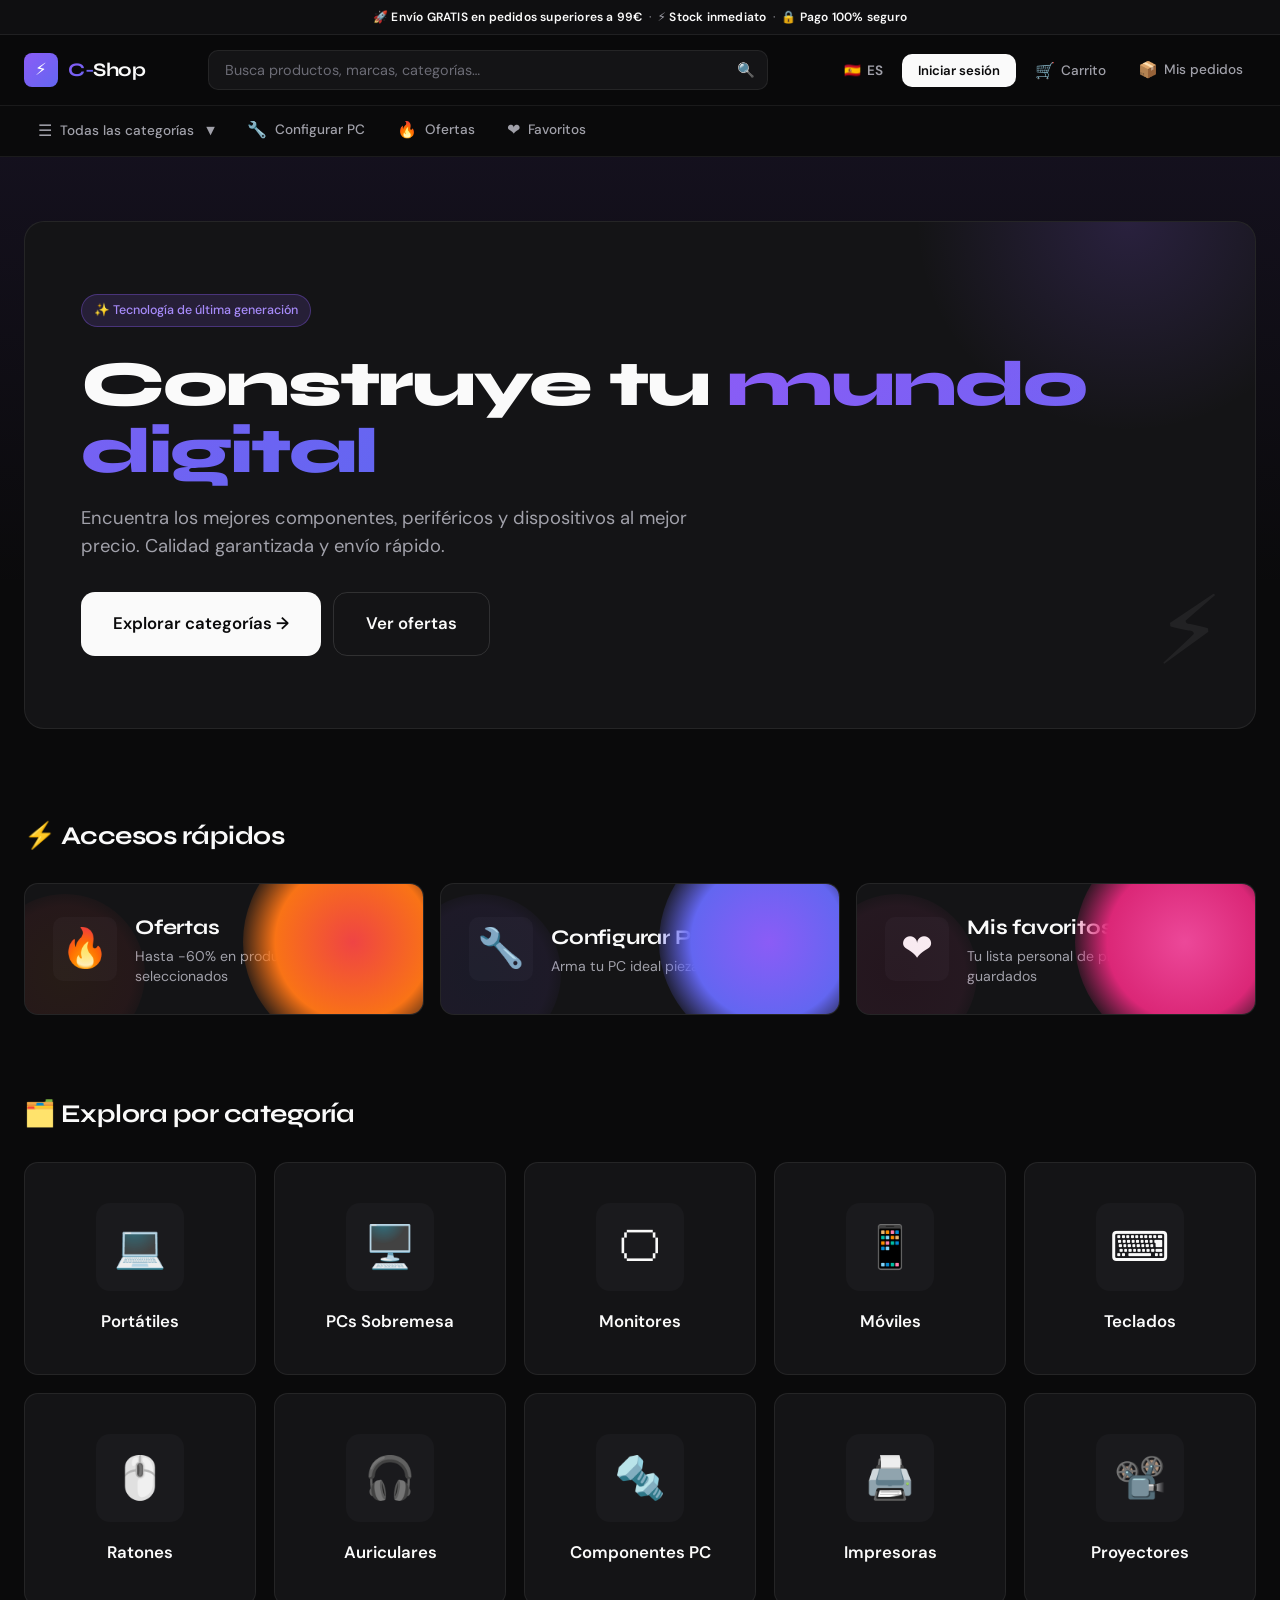
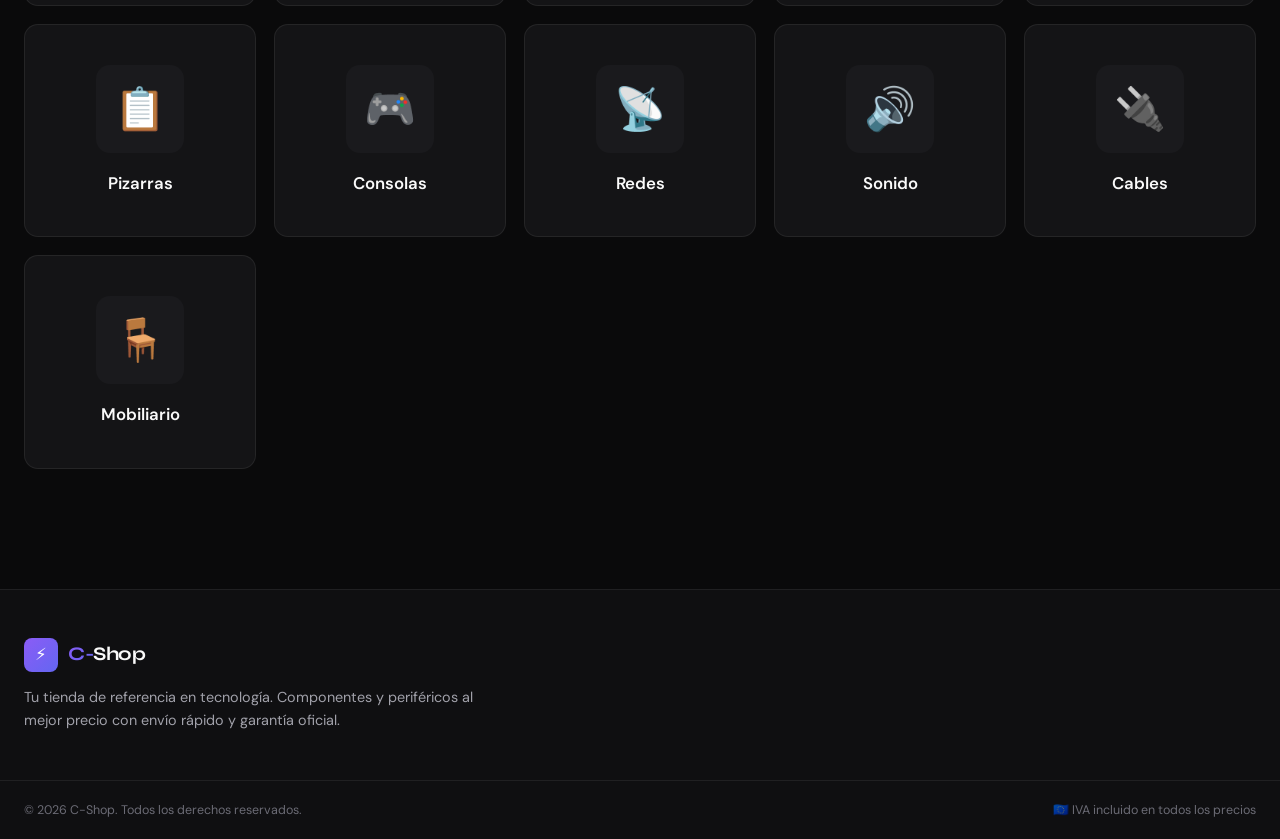
==== index.html @ f6769601 "Add files via upload" ====
<!-- Declaración del tipo de documento HTML5 -->
<!DOCTYPE html> <!-- Declara el tipo de documento como HTML5 -->

<!-- Apertura del documento con idioma español -->
<html lang="es"> <!-- Abre el documento HTML con idioma español para SEO y accesibilidad -->

<!-- Bloque de metadatos de la página principal -->
<head> <!-- Abre la cabecera con metadatos de la página de inicio -->
  <meta charset="UTF-8"> <!-- Define la codificación de caracteres UTF-8 para soporte multilingüe -->
  <meta name="viewport" content="width=device-width, initial-scale=1.0"> <!-- Configura el viewport para diseño responsivo en móviles -->
  <meta name="description" content="C-Shop — Tu tienda de tecnología. Componentes, periféricos y dispositivos al mejor precio."> <!-- Descripción de la tienda para motores de búsqueda -->
  <meta name="theme-color" content="#0a0a0b"> <!-- Define el color de la barra del navegador en móviles -->
  <title>C-Shop · Tu tienda de tecnología</title> <!-- Título de la pestaña del navegador para la página de inicio -->
  <link rel="preconnect" href="https://fonts.googleapis.com"> <!-- Preconecta con el servidor de Google Fonts para reducir latencia -->
  <link rel="preconnect" href="https://fonts.gstatic.com" crossorigin> <!-- Preconecta con el CDN de fuentes de Google con CORS habilitado -->
  <link href="https://fonts.googleapis.com/css2?family=Syne:wght@500;600;700;800&family=DM+Sans:wght@300;400;500;600;700&display=swap" rel="stylesheet"> <!-- Carga las fuentes tipográficas Syne y DM Sans 
  usadas en toda la tienda -->

  <link rel="stylesheet" href="styles.css"> <!-- Enlaza la hoja de estilos principal de C-Shop -->
</head> <!-- Cierra la cabecera de metadatos -->

<!-- Cuerpo visible de la página principal -->
<body> <!-- Abre el cuerpo de la página de inicio de la tienda -->

<!-- Contenedor principal de la página de inicio -->
<main id="mainContent"> <!-- Abre el contenido principal con id para accesibilidad y anclas internas -->

<!-- Bloque del hero de la página de inicio -->
  <div class="hero"> <!-- Contenedor exterior del bloque hero con imagen de fondo -->
    <div class="hero-main hero-main--full"> <!-- Contenedor interior del hero en modo ancho completo -->
      <div class="hero-badge" data-i18n="home.hero_badge">✨ Tecnología de última generación</div> <!-- Etiqueta decorativa sobre el titular del hero -->
      <h1 data-i18n-html="home.hero_h1">Construye tu <span class="hl">mundo digital</span></h1> <!-- Titular principal del hero con fragmento resaltado en color de marca -->
      <p data-i18n="home.hero_desc">Encuentra los mejores componentes, periféricos y dispositivos al mejor precio. Calidad garantizada y envío rápido.</p> <!-- Subtexto descriptivo de la propuesta de valor de la tienda -->

      <!-- Bloque de botones de llamada a la acción del hero -->
      <div class="hero-cta"> <!-- Contenedor de los botones de acción del hero -->
        <a class="btn-primary btn-xl" href="#cats-section" data-i18n="home.explore">Explorar categorías →</a> <!-- Botón primario que desplaza la vista a la sección de categorías -->
        <a class="btn-ghost btn-xl" href="ofertas.html" data-i18n="home.see_offers">Ver ofertas</a> <!-- Botón secundario que navega a la página de ofertas -->
      </div> <!-- Cierra el contenedor de botones de acción del hero -->
      <div class="hero-deco">⚡</div> <!-- Elemento decorativo del hero con icono de rayo -->
    </div> <!-- Cierra el contenedor interior del hero -->
  </div> <!-- Cierra el contenedor exterior del hero -->

<!-- Sección de accesos rápidos a funcionalidades destacadas -->
  <section class="section visible"> <!-- Abre la sección de accesos rápidos, visible sin animación de entrada -->
    <div class="section-header"> <!-- Contenedor del encabezado de la sección de accesos rápidos -->
      <div class="section-title"><span data-i18n="home.quick_title">Accesos rápidos</span></div> <!-- Título de la sección de accesos rápidos -->
    </div> <!-- Cierra el encabezado de la sección -->

    <!-- Cuadrícula de tarjetas de acceso rápido -->
    <div class="quick-grid"> <!-- Contenedor de cuadrícula para las tarjetas de acceso rápido -->

      <!-- Tarjeta de acceso rápido a Ofertas -->
      <a class="quick-card quick-card--offers" href="ofertas.html"> <!-- Tarjeta enlace que navega a la página de ofertas -->
        <div class="quick-icon">🔥</div> <!-- Icono decorativo de la tarjeta de ofertas -->
        <div class="quick-info"> <!-- Contenedor del texto informativo de la tarjeta de ofertas -->
          <div class="quick-title" data-i18n="home.offers_title">Ofertas</div> <!-- Título de la tarjeta de acceso rápido a ofertas -->
          <div class="quick-sub" data-i18n="home.offers_sub">Hasta -60% en productos seleccionados</div> <!-- Subtexto descriptivo de la tarjeta de ofertas -->
        </div> <!-- Cierra el contenedor de texto de la tarjeta de ofertas -->
        <div class="quick-arrow">→</div> <!-- Flecha decorativa indicando navegación en la tarjeta de ofertas -->
      </a> <!-- Cierra la tarjeta de acceso rápido a ofertas -->

      <!-- Tarjeta de acceso rápido al Configurador de PC -->
      <a class="quick-card quick-card--config" href="configurador.html"> <!-- Tarjeta enlace que navega al configurador de PC -->
        <div class="quick-icon">🔧</div> <!-- Icono decorativo de la tarjeta del configurador -->
        <div class="quick-info"> <!-- Contenedor del texto informativo de la tarjeta del configurador -->
          <div class="quick-title" data-i18n="home.config_title">Configurar PC</div> <!-- Título de la tarjeta de acceso rápido al configurador -->
          <div class="quick-sub" data-i18n="home.config_sub">Arma tu PC ideal pieza a pieza</div> <!-- Subtexto descriptivo de la tarjeta del configurador -->
        </div> <!-- Cierra el contenedor de texto de la tarjeta del configurador -->
        <div class="quick-arrow">→</div> <!-- Flecha decorativa indicando navegación en la tarjeta del configurador -->
      </a> <!-- Cierra la tarjeta de acceso rápido al configurador -->

      <!-- Tarjeta de acceso rápido a Favoritos -->
      <a class="quick-card quick-card--fav" href="favoritos.html"> <!-- Tarjeta enlace que navega a la página de favoritos -->
        <div class="quick-icon">❤️</div> <!-- Icono decorativo de la tarjeta de favoritos -->
        <div class="quick-info"> <!-- Contenedor del texto informativo de la tarjeta de favoritos -->
          <div class="quick-title" data-i18n="home.fav_title">Mis favoritos</div> <!-- Título de la tarjeta de acceso rápido a favoritos -->
          <div class="quick-sub" data-i18n="home.fav_sub">Tu lista personal de productos guardados</div> <!-- Subtexto descriptivo de la tarjeta de favoritos -->
        </div> <!-- Cierra el contenedor de texto de la tarjeta de favoritos -->
        <div class="quick-arrow">→</div> <!-- Flecha decorativa indicando navegación en la tarjeta de favoritos -->
      </a> <!-- Cierra la tarjeta de acceso rápido a favoritos -->
    </div> <!-- Cierra la cuadrícula de accesos rápidos -->
  </section> <!-- Cierra la sección de accesos rápidos -->

<!-- Sección de navegación por categorías de productos -->
  <section class="section visible" id="cats-section"> <!-- Abre la sección de categorías, ancla destino del botón del hero -->
    <div class="section-header"> <!-- Contenedor del encabezado de la sección de categorías -->
      <div class="section-title"><span data-i18n="home.cats_title">🗂️ Explora por categoría</span></div> <!-- Título de la sección de categorías de la tienda -->
    </div> <!-- Cierra el encabezado de la sección de categorías -->
    <div class="cats-grid cats-grid--big" id="homeCatsGrid"></div> <!-- Cuadrícula de categorías populada dinámicamente por home.js -->
  </section> <!-- Cierra la sección de categorías -->
</main> <!-- Cierra el contenido principal de la página de inicio -->

<!-- Bloque de scripts de la página de inicio -->
<script defer src="js/i18n.js?v=1"></script> <!-- Carga el sistema de internacionalización para textos multilingüe -->
<script defer src="js/data-lite.js?v=5"></script> <!-- Carga el módulo de acceso a datos de productos de la tienda -->
<script defer src="js/common.js?v=5"></script> <!-- Carga utilidades y funciones compartidas entre todas las páginas -->
<script defer src="https://www.gstatic.com/firebasejs/10.14.1/firebase-app-compat.js"></script> <!-- Carga el núcleo de Firebase para la conexión con la base de datos -->
<script defer src="https://www.gstatic.com/firebasejs/10.14.1/firebase-auth-compat.js"></script> <!-- Carga el módulo de autenticación de Firebase para el login de usuarios -->
<script defer src="https://www.gstatic.com/firebasejs/10.14.1/firebase-firestore-compat.js"></script> <!-- Carga el módulo Firestore de Firebase para la base de datos de productos y pedidos -->
<script defer src="js/auth.js?v=5"></script> <!-- Carga la lógica de autenticación y sesión de usuario de C-Shop -->
<script defer src="js/layout.js?v=5"></script> <!-- Carga el módulo que construye la navegación, carrito y modal de login -->
<script defer src="js/products.js?v=5"></script> <!-- Carga el módulo de renderizado de tarjetas de producto -->
<script defer src="js/home.js?v=5"></script> <!-- Carga la lógica específica de la página de inicio: cuadrícula de categorías -->
</body> <!-- Cierra el cuerpo de la página de inicio -->
</html> <!-- Cierra el documento HTML de la página principal -->
---- styles.css ----
/* Variables CSS globales de diseño de la tienda */
:root { /* Contenedor de variables CSS de ámbito global */

  /* Colores de fondo de la tienda */
  --bg:           #0a0a0b; /* Define el color de fondo oscuro base de toda la tienda */
  --bg-elev:      #0f0f11; /* Define el fondo ligeramente elevado para topbar y pie de página */
  --surface:      #141416; /* Define el fondo de tarjetas, modales y paneles principales */
  --surface-2:    #1a1a1d; /* Define el fondo de elementos secundarios dentro de tarjetas */
  --surface-3:    #232328; /* Define el fondo del nivel más profundo de capas de interfaz */

  /* Colores de bordes de la tienda */
  --border:       rgba(255,255,255,0.07); /* Define el borde sutil por defecto de tarjetas y divisores */
  --border-mid:   rgba(255,255,255,0.12); /* Define el borde de intensidad media para énfasis moderado */
  --border-strong:rgba(255,255,255,0.22); /* Define el borde fuerte para estados de foco o hover */

  /* Colores de texto de la tienda */
  --text:         #fafafa; /* Define el color de texto principal de la tienda */
  --text-muted:   #a1a1aa; /* Define el color de texto secundario y etiquetas menos relevantes */
  --text-dim:     #6b6b75; /* Define el color de texto atenuado para información auxiliar */

  /* Color de acento violeta de la tienda */
  --accent:       #8b5cf6; /* Define el color de acento violeta principal de botones y badges */
  --accent-hover: #a78bfa; /* Define el color de acento violeta en estado hover */
  --accent-dim:   rgba(139,92,246,0.15); /* Define el fondo semitransparente de acento para badges y focos */
  --accent-ring:  rgba(139,92,246,0.35); /* Define el anillo de enfoque semitransparente de acento violeta */

  /* Colores de estado del sistema */
  --success:      #22c55e; /* Define el color verde para estados de éxito y confirmación */
  --warning:      #f59e0b; /* Define el color ámbar para alertas y avisos */
  --danger:       #ef4444; /* Define el color rojo para errores, eliminar y badges de oferta */

  /* Degradados del hero y llamadas a la acción */
  --grad-accent:  linear-gradient(135deg,#8b5cf6 0%,#6366f1 100%); /* Define el degradado violeta-índigo del hero y logo */
  --grad-fade:    linear-gradient(180deg,rgba(139,92,246,0.08) 0%,transparent 70%); /* Define el degradado de fondo sutil del hero */

  /* Sombras de la tienda */
  --shadow-sm:    0 1px 2px rgba(0,0,0,0.4); /* Define la sombra pequeña para elementos sutilmente elevados */
  --shadow:       0 4px 12px rgba(0,0,0,0.5); /* Define la sombra estándar para tarjetas y paneles */
  --shadow-lg:    0 16px 48px rgba(0,0,0,0.6); /* Define la sombra grande para drawers, dropdowns y modales */
  --shadow-glow:  0 0 0 1px var(--accent-ring), 0 8px 24px rgba(139,92,246,0.25); /* Define la sombra con brillo violeta para elementos destacados */

  /* Radios de borde de la tienda */
  --r-xs: 4px; /* Define el radio de borde mínimo para badges y elementos pequeños */
  --r-sm: 6px; /* Define el radio de borde pequeño para botones secundarios e inputs */
  --r:    10px; /* Define el radio de borde estándar de la tienda */
  --r-lg: 14px; /* Define el radio de borde grande para tarjetas de producto y paneles */
  --r-xl: 20px; /* Define el radio de borde extra grande para el hero y modales */

  /* Velocidades de transición de la tienda */
  --t-fast:   120ms ease; /* Define la transición rápida para cambios de color y opacidad */
  --t:        180ms ease; /* Define la transición estándar para hover de tarjetas y botones */
  --t-slow:   320ms cubic-bezier(.4,0,.2,1); /* Define la transición lenta y suavizada para el drawer del carrito */
}

/* Reset general de márgenes, rellenos y modelo de caja */
*, *::before, *::after { box-sizing: border-box; margin: 0; padding: 0; } /* Aplica modelo de caja y elimina márgenes en todos los elementos */
html { scroll-behavior: smooth; -webkit-text-size-adjust: 100%; } /* Activa desplazamiento suave y evita ajuste automático de texto en móvil */

/* Estilos base del cuerpo de la página */
body { /* Contenedor raíz de toda la interfaz de la tienda */
  font-family: 'DM Sans', system-ui, -apple-system, sans-serif; /* Establece la tipografía principal de la tienda */
  background: var(--bg); /* Aplica el fondo oscuro base a toda la página */
  color: var(--text); /* Aplica el color de texto principal a toda la página */
  min-height: 100vh; /* Asegura que la página ocupe al menos toda la altura de la ventana */
  overflow-x: hidden; /* Oculta el desbordamiento horizontal para evitar scroll lateral */
  font-feature-settings: 'cv11','ss01'; /* Activa variantes tipográficas para mejor legibilidad */
  -webkit-font-smoothing: antialiased; /* Suaviza el renderizado de fuentes en WebKit */
  line-height: 1.5; /* Establece el interlineado base de la tienda */
}
a { color: inherit; text-decoration: none; } /* Elimina estilos por defecto de enlaces heredando el color del contenedor */
button { font-family: inherit; cursor: pointer; border: none; background: none; color: inherit; } /* Normaliza los botones heredando la tipografía y eliminando estilos nativos */
img { max-width: 100%; display: block; } /* Hace las imágenes responsivas y elimina el espacio inferior por defecto */
input, select, textarea { font-family: inherit; } /* Aplica la tipografía de la tienda a todos los campos de formulario */

/* Estilos de la barra de desplazamiento personalizada */
::-webkit-scrollbar { width: 8px; height: 8px; } /* Define el ancho y alto de la scrollbar personalizada */
::-webkit-scrollbar-track { background: transparent; } /* Hace transparente el fondo del carril de la scrollbar */
::-webkit-scrollbar-thumb { background: var(--surface-3); border-radius: 8px; } /* Estiliza el thumb de la scrollbar con fondo oscuro y bordes redondeados */
::-webkit-scrollbar-thumb:hover { background: var(--border-strong); } /* Aclara el thumb de la scrollbar al pasar el ratón */

/* Estilos de texto seleccionado */
::selection { background: var(--accent-dim); color: var(--text); } /* Aplica fondo violeta semitransparente al texto seleccionado por el usuario */

/* Estilos del topbar de anuncios superior */
.topbar { /* Banda de información promocional fija encima del header */
  background: var(--bg-elev); /* Aplica el fondo elevado al topbar */
  border-bottom: 1px solid var(--border); /* Añade borde inferior sutil al topbar */
  text-align: center; /* Centra el contenido del topbar */
  font-size: .75rem; /* Reduce el tamaño de texto del topbar */
  padding: 8px 20px; /* Añade relleno vertical y horizontal al topbar */
  color: var(--text-muted); /* Aplica el color de texto secundario al topbar */
  letter-spacing: .2px; /* Añade espaciado mínimo entre letras del topbar */
}
.topbar span { color: var(--text); font-weight: 600; } /* Resalta palabras clave del mensaje del topbar */

/* Estilos del encabezado fijo de la tienda */
header { /* Contenedor del encabezado principal con logo, buscador y acciones */
  position: sticky; /* Fija el encabezado al desplazarse por la página */
  top: 0; /* Ancla el encabezado en el borde superior de la ventana */
  z-index: 100; /* Coloca el encabezado por encima del contenido principal */
  background: rgba(10,10,11,0.85); /* Aplica fondo oscuro semitransparente al encabezado */
  backdrop-filter: saturate(180%) blur(20px); /* Desenfoca y satura el contenido detrás del encabezado */
  -webkit-backdrop-filter: saturate(180%) blur(20px); /* Versión WebKit del filtro de fondo del encabezado */
  border-bottom: 1px solid var(--border); /* Añade borde inferior sutil al encabezado */
}

/* Contenedor interno del encabezado principal */
.header-main { /* Rejilla interna del encabezado con logo, buscador y botones */
  display: grid; /* Activa el layout de rejilla para el encabezado */
  grid-template-columns: auto 1fr auto; /* Distribuye logo, buscador y acciones en tres columnas */
  align-items: center; /* Alinea verticalmente los elementos del encabezado */
  gap: 24px; /* Añade separación entre las columnas del encabezado */
  max-width: 1440px; /* Limita el ancho máximo del encabezado */
  margin: 0 auto; /* Centra el encabezado horizontalmente */
  padding: 14px 24px; /* Añade relleno interno al encabezado */
}

/* Estilos del logotipo de la tienda */
.logo { display: flex; align-items: center; gap: 10px; flex-shrink: 0; } /* Alinea el icono y el texto del logotipo horizontalmente */
.logo-icon { /* Caja cuadrada con degradado violeta del icono del logotipo */
  width: 34px; height: 34px; /* Define el tamaño del icono del logotipo */
  background: var(--grad-accent); /* Aplica el degradado violeta al icono del logotipo */
  border-radius: 8px; /* Redondea las esquinas del icono del logotipo */
  display: flex; align-items: center; justify-content: center; /* Centra el contenido dentro del icono */
  font-size: 1.05rem; /* Define el tamaño del símbolo dentro del icono */
  color: #fff; /* Aplica color blanco al símbolo del icono */
  font-weight: 700; /* Aplica negrita al símbolo del icono */
}
.logo-text { /* Texto tipográfico del nombre de la tienda */
  font-family: 'Syne', sans-serif; /* Aplica la tipografía Syne al nombre de la tienda */
  font-weight: 700; /* Aplica negrita al nombre de la tienda */
  font-size: 1.2rem; /* Define el tamaño del nombre de la tienda */
  letter-spacing: -.02em; /* Ajusta el espaciado del nombre de la tienda */
}
.logo-text span { /* Parte del nombre de la tienda con degradado violeta */
  background: var(--grad-accent); /* Aplica el degradado violeta al texto del logotipo */
  -webkit-background-clip: text; /* Recorta el degradado al contorno del texto */
  background-clip: text; /* Versión estándar del recorte de degradado al texto */
  -webkit-text-fill-color: transparent; /* Hace transparente el relleno del texto para mostrar el degradado */
}

/* Estilos del buscador del encabezado */
.search-wrap { position: relative; width: 100%; max-width: 560px; justify-self: center; } /* Contenedor relativo del campo de búsqueda centrado en el encabezado */
.search-wrap input { /* Campo de texto del buscador principal */
  width: 100%; /* Ocupa todo el ancho del contenedor del buscador */
  background: var(--surface); /* Aplica el fondo de superficie al input del buscador */
  border: 1px solid var(--border); /* Añade borde sutil al input del buscador */
  border-radius: var(--r); /* Redondea las esquinas del input del buscador */
  padding: 10px 44px 10px 16px; /* Añade relleno con espacio para el botón de búsqueda */
  color: var(--text); /* Aplica el color de texto principal al input del buscador */
  font-size: .9rem; /* Define el tamaño de texto del input del buscador */
  transition: all var(--t); /* Anima los cambios de estado del input del buscador */
  outline: none; /* Elimina el contorno nativo del foco del input */
}
.search-wrap input::placeholder { color: var(--text-dim); } /* Estiliza el texto de placeholder del buscador */
.search-wrap input:focus { /* Estado de foco del input del buscador */
  border-color: var(--accent); /* Cambia el borde al color de acento al enfocar el buscador */
  box-shadow: 0 0 0 3px var(--accent-dim); /* Añade anillo de foco violeta semitransparente al buscador */
  background: var(--surface-2); /* Aclara ligeramente el fondo del buscador al enfocarlo */
}

/* Botón de lupa dentro del buscador */
.search-btn { /* Botón icónico de búsqueda dentro del campo */
  position: absolute; right: 6px; top: 50%; transform: translateY(-50%); /* Posiciona el botón centrado verticalmente a la derecha */
  background: transparent; /* Fondo transparente del botón de búsqueda */
  border-radius: var(--r-sm); /* Redondea las esquinas del botón de búsqueda */
  width: 32px; height: 32px; /* Define el tamaño del botón de búsqueda */
  display: flex; align-items: center; justify-content: center; /* Centra el icono dentro del botón */
  color: var(--text-muted); /* Aplica el color de texto secundario al icono de búsqueda */
  font-size: .9rem; /* Define el tamaño del icono de búsqueda */
  transition: all var(--t); /* Anima los cambios de estado del botón de búsqueda */
}
.search-btn:hover { color: var(--text); background: var(--surface-2); } /* Resalta el botón de búsqueda al pasar el ratón */

/* Dropdown de resultados de búsqueda en tiempo real */
.search-results-dropdown { /* Panel flotante de resultados del buscador */
  position: absolute; /* Posiciona el dropdown relativo al buscador */
  top: calc(100% + 6px); /* Separa el dropdown 6px por debajo del buscador */
  left: 0; right: 0; /* Ocupa el mismo ancho que el buscador */
  background: var(--surface); /* Aplica el fondo de superficie al dropdown */
  border: 1px solid var(--border-mid); /* Añade borde de intensidad media al dropdown */
  border-radius: var(--r); /* Redondea las esquinas del dropdown */
  max-height: 420px; /* Limita la altura máxima del dropdown */
  overflow-y: auto; /* Añade scroll vertical al dropdown cuando hay muchos resultados */
  box-shadow: var(--shadow-lg); /* Aplica sombra grande al dropdown de búsqueda */
  display: none; /* Oculta el dropdown por defecto */
  z-index: 200; /* Coloca el dropdown por encima del contenido */
  padding: 4px; /* Añade relleno interno al dropdown */
}
.search-results-dropdown.open { display: block; } /* Muestra el dropdown cuando tiene la clase open */

/* Fila de resultado individual en el dropdown de búsqueda */
.search-result-item { /* Elemento de resultado dentro del dropdown de búsqueda */
  display: flex; align-items: center; gap: 12px; /* Alinea imagen, información y precio horizontalmente */
  padding: 10px 12px; /* Añade relleno interno a cada resultado */
  cursor: pointer; /* Muestra cursor de puntero sobre cada resultado */
  border-radius: var(--r-sm); /* Redondea las esquinas de cada resultado */
  transition: background var(--t-fast); /* Anima el fondo del resultado al pasar el ratón */
}
.search-result-item:hover { background: var(--surface-2); } /* Resalta el resultado al pasar el ratón */
.search-result-item .sri-img { /* Miniatura del producto en el resultado de búsqueda */
  width: 40px; height: 40px; /* Define el tamaño de la miniatura del resultado */
  background: var(--surface-2); /* Aplica fondo al contenedor de la miniatura */
  border-radius: var(--r-sm); /* Redondea las esquinas de la miniatura */
  flex-shrink: 0; /* Impide que la miniatura se encoja */
  display: flex; align-items: center; justify-content: center; /* Centra el contenido de la miniatura */
  font-size: 1.2rem; /* Define el tamaño del emoji de fallback */
  overflow: hidden; /* Recorta la imagen al contenedor de la miniatura */
}
.search-result-item .sri-img img { width: 100%; height: 100%; object-fit: cover; } /* Ajusta la imagen de producto al contenedor del resultado */
.search-result-item .sri-info { flex: 1; min-width: 0; } /* Bloque de información del resultado que ocupa el espacio disponible */
.search-result-item .sri-name { /* Nombre del producto en el resultado de búsqueda */
  font-size: .85rem; font-weight: 500; /* Define tamaño y peso del nombre del resultado */
  white-space: nowrap; overflow: hidden; text-overflow: ellipsis; /* Trunca el nombre largo con puntos suspensivos */
  color: var(--text); /* Aplica el color de texto principal al nombre del resultado */
}
.search-result-item .sri-cat { font-size: .72rem; color: var(--text-dim); margin-top: 2px; } /* Muestra la categoría del producto en el resultado de búsqueda */
.search-result-item .sri-price { /* Precio del producto en el resultado de búsqueda */
  font-size: .9rem; font-weight: 600; /* Define tamaño y peso del precio del resultado */
  color: var(--accent-hover); /* Aplica el color de acento al precio del resultado */
  flex-shrink: 0; /* Impide que el precio se encoja */
}
.search-no-results { /* Mensaje cuando no hay resultados en el buscador */
  padding: 24px; /* Añade relleno al mensaje de sin resultados */
  text-align: center; /* Centra el mensaje de sin resultados */
  color: var(--text-muted); /* Aplica color secundario al mensaje de sin resultados */
  font-size: .85rem; /* Define el tamaño del mensaje de sin resultados */
}

/* Zona derecha del encabezado con botones de acción */
.header-right { display: flex; align-items: center; gap: 6px; } /* Alinea horizontalmente los botones de acción del encabezado */
.hbtn { /* Botón genérico del encabezado para acciones como idioma, favoritos y carrito */
  display: inline-flex; align-items: center; gap: 6px; /* Alinea icono y etiqueta del botón del encabezado */
  background: transparent; /* Fondo transparente del botón del encabezado */
  border: 1px solid transparent; /* Borde transparente para reservar espacio en el botón */
  border-radius: var(--r); /* Redondea las esquinas del botón del encabezado */
  padding: 8px 12px; /* Añade relleno interno al botón del encabezado */
  font-size: .85rem; font-weight: 500; /* Define tamaño y peso del texto del botón */
  color: var(--text-muted); /* Aplica color secundario al botón del encabezado */
  position: relative; /* Establece contexto de posicionamiento para el badge del carrito */
  transition: all var(--t); /* Anima los cambios de estado del botón del encabezado */
}
.hbtn:hover { color: var(--text); background: var(--surface); } /* Resalta el botón del encabezado al pasar el ratón */
.hbtn-icon { font-size: 1rem; } /* Define el tamaño del icono dentro del botón del encabezado */
.hbtn-label { display: inline; } /* Muestra la etiqueta de texto del botón del encabezado */
.lang-btn { font-weight: 600; } /* Aplica negrita al botón de selección de idioma */

/* Badge de cantidad del carrito */
.cart-count { /* Indicador numérico de productos en el carrito */
  position: absolute; top: -4px; right: -4px; /* Posiciona el badge en la esquina superior derecha del botón */
  min-width: 18px; height: 18px; padding: 0 5px; /* Define el tamaño mínimo del badge del carrito */
  background: var(--accent); /* Aplica el color de acento al badge del carrito */
  color: #fff; /* Aplica color blanco al número del badge */
  border-radius: 9px; /* Hace el badge circular */
  font-size: .68rem; font-weight: 700; /* Define tamaño y peso del número del badge */
  display: none; align-items: center; justify-content: center; /* Oculta y centra el badge por defecto */
  border: 2px solid var(--bg); /* Añade borde oscuro para separar el badge del botón */
}
.cart-count.visible { display: flex; } /* Muestra el badge del carrito cuando tiene productos */

/* Botón de inicio de sesión del encabezado */
.login-btn-header { /* Botón principal de acceso a la cuenta del usuario */
  background: var(--text); /* Aplica fondo blanco al botón de login */
  color: var(--bg); /* Aplica color oscuro al texto del botón de login */
  font-weight: 600; /* Aplica negrita al texto del botón de login */
  font-size: .82rem; /* Define el tamaño del texto del botón de login */
  padding: 8px 16px; /* Añade relleno al botón de login */
  border-radius: var(--r); /* Redondea las esquinas del botón de login */
  transition: all var(--t); /* Anima los cambios de estado del botón de login */
}
.login-btn-header:hover { background: var(--text-muted); } /* Oscurece el botón de login al pasar el ratón */

/* Chip de usuario autenticado en el encabezado */
.user-chip { /* Indicador del usuario que ha iniciado sesión */
  display: flex; align-items: center; gap: 8px; /* Alinea avatar y nombre del usuario horizontalmente */
  background: var(--surface); /* Aplica fondo de superficie al chip de usuario */
  border: 1px solid var(--border); /* Añade borde sutil al chip de usuario */
  border-radius: var(--r); /* Redondea las esquinas del chip de usuario */
  padding: 6px 12px; /* Añade relleno interno al chip de usuario */
  font-size: .82rem; font-weight: 500; /* Define tamaño y peso del texto del chip de usuario */
  cursor: pointer; /* Muestra cursor de puntero sobre el chip de usuario */
  transition: all var(--t); /* Anima los cambios de estado del chip de usuario */
}
.user-chip:hover { border-color: var(--border-strong); } /* Resalta el borde del chip de usuario al pasar el ratón */
.user-avatar { /* Círculo con las iniciales del usuario autenticado */
  width: 22px; height: 22px; /* Define el tamaño del avatar del usuario */
  border-radius: 50%; /* Hace circular el avatar del usuario */
  background: var(--grad-accent); /* Aplica el degradado violeta al avatar del usuario */
  color: #fff; /* Aplica color blanco a las iniciales del avatar */
  display: flex; align-items: center; justify-content: center; /* Centra las iniciales dentro del avatar */
  font-size: .72rem; font-weight: 700; /* Define tamaño y peso de las iniciales del avatar */
}

/* Estilos de la barra de navegación secundaria de categorías */
.subnav { /* Barra de categorías fija debajo del encabezado principal */
  background: var(--bg); /* Aplica el fondo oscuro base a la subnav */
  border-bottom: 1px solid var(--border); /* Añade borde inferior a la subnav */
  position: sticky; /* Fija la subnav al desplazarse por la página */
  top: 64px; /* Ancla la subnav justo debajo del encabezado principal */
  z-index: 90; /* Coloca la subnav por encima del contenido pero debajo del header */
}
.subnav-inner { /* Contenedor interno de la barra de categorías */
  max-width: 1440px; /* Limita el ancho máximo de la subnav */
  margin: 0 auto; /* Centra la subnav horizontalmente */
  padding: 0 24px; /* Añade relleno horizontal a la subnav */
  display: flex; /* Activa el layout flex para los botones de la subnav */
  align-items: center; /* Alinea verticalmente los botones de la subnav */
  gap: 4px; /* Añade separación mínima entre los botones de la subnav */
  overflow-x: auto; /* Permite scroll horizontal si hay muchas categorías */
  scrollbar-width: none; /* Oculta la scrollbar en Firefox */
}
.subnav-inner::-webkit-scrollbar { display: none; } /* Oculta la scrollbar en WebKit para la subnav */
.subnav-cats { position: relative; } /* Establece contexto de posicionamiento para el dropdown de categorías */

/* Botón de categoría en la subnav */
.subnav-btn { /* Botón de navegación por categoría en la barra secundaria */
  display: inline-flex; align-items: center; gap: 8px; /* Alinea icono y texto del botón de categoría */
  padding: 12px 14px; /* Añade relleno interno al botón de categoría */
  font-size: .85rem; font-weight: 500; /* Define tamaño y peso del texto del botón */
  color: var(--text-muted); /* Aplica color secundario al botón de categoría inactivo */
  white-space: nowrap; /* Impide el salto de línea en el texto del botón */
  border-bottom: 2px solid transparent; /* Reserva espacio para el indicador activo del botón */
  transition: all var(--t); /* Anima los cambios de estado del botón de categoría */
  position: relative; /* Establece contexto para el badge de favoritos */
}
.subnav-btn:hover { color: var(--text); } /* Resalta el texto del botón de categoría al pasar el ratón */
.subnav-btn.active { /* Estado activo del botón de categoría seleccionada */
  color: var(--text); /* Aplica el color de texto principal al botón activo */
  border-bottom-color: var(--accent); /* Muestra el indicador violeta en el botón activo */
}
.snb-icon { font-size: 1rem; } /* Define el tamaño del icono emoji dentro del botón de subnav */
.subnav-divider { display: none; } /* Oculta el divisor de la subnav por defecto */

/* Badge de oferta en el botón de ofertas de la subnav */
.offers-badge { /* Etiqueta roja de oferta dentro del botón de la subnav */
  font-size: .6rem; font-weight: 700; /* Define tamaño y peso del texto del badge de oferta */
  padding: 2px 6px; /* Añade relleno interno al badge de oferta */
  background: var(--danger); /* Aplica color rojo al badge de oferta */
  color: #fff; /* Aplica color blanco al texto del badge de oferta */
  border-radius: 4px; /* Redondea ligeramente las esquinas del badge de oferta */
  letter-spacing: .04em; /* Añade espaciado entre letras del badge de oferta */
}

/* Badge de cantidad de favoritos en la subnav */
.fav-badge { /* Indicador numérico de productos favoritos en la subnav */
  position: absolute; /* Posiciona el badge sobre el botón de favoritos */
  top: 6px; right: 0; /* Coloca el badge en la esquina superior derecha */
  min-width: 16px; height: 16px; padding: 0 4px; /* Define el tamaño mínimo del badge de favoritos */
  background: var(--danger); /* Aplica color rojo al badge de favoritos */
  color: #fff; /* Aplica color blanco al número del badge de favoritos */
  border-radius: 8px; /* Hace el badge circular */
  font-size: .65rem; font-weight: 700; /* Define tamaño y peso del número del badge */
  display: none; align-items: center; justify-content: center; /* Oculta y centra el badge por defecto */
}
.fav-badge.visible { display: flex; } /* Muestra el badge de favoritos cuando hay productos guardados */

/* Dropdown de subcategorías del botón de categorías */
.cats-dropdown { /* Panel flotante con la lista de todas las categorías */
  position: fixed; /* Posiciona el dropdown de forma fija en pantalla */
  min-width: 240px; /* Define el ancho mínimo del dropdown de categorías */
  background: var(--surface); /* Aplica el fondo de superficie al dropdown */
  border: 1px solid var(--border-mid); /* Añade borde de intensidad media al dropdown */
  border-radius: var(--r); /* Redondea las esquinas del dropdown de categorías */
  padding: 6px; /* Añade relleno interno al dropdown */
  box-shadow: var(--shadow-lg); /* Aplica sombra grande al dropdown de categorías */
  display: none; /* Oculta el dropdown por defecto */
  z-index: 200; /* Coloca el dropdown por encima del contenido */
  max-height: 460px; /* Limita la altura máxima del dropdown */
  overflow-y: auto; /* Añade scroll vertical al dropdown si hay muchas categorías */
}
.cats-dropdown.open { display: block; } /* Muestra el dropdown de categorías cuando tiene la clase open */

/* Elemento de categoría dentro del dropdown */
.cat-drop-item { /* Fila de categoría dentro del dropdown de navegación */
  display: flex; align-items: center; gap: 10px; /* Alinea icono y nombre de la categoría */
  padding: 10px 12px; /* Añade relleno a cada elemento del dropdown */
  border-radius: var(--r-sm); /* Redondea las esquinas del elemento del dropdown */
  cursor: pointer; /* Muestra cursor de puntero sobre el elemento */
  font-size: .88rem; /* Define el tamaño de texto del elemento del dropdown */
  color: var(--text-muted); /* Aplica color secundario al elemento del dropdown */
  transition: all var(--t-fast); /* Anima los cambios de estado del elemento */
}
.cat-drop-item:hover { /* Estado hover del elemento de categoría en el dropdown */
  background: var(--surface-2); /* Resalta el fondo del elemento al pasar el ratón */
  color: var(--text); /* Aplica el color de texto principal al elemento hover */
}
.cdi-icon { font-size: 1.1rem; width: 24px; text-align: center; } /* Icono centrado de la categoría en el dropdown */

/* Estilos del contenedor principal y secciones de vista */
main { display: block; } /* Establece el elemento main como bloque de contenido */
.section { /* Contenedor de sección de vista de la tienda */
  max-width: 1440px; /* Limita el ancho máximo de cada sección */
  margin: 0 auto; /* Centra la sección horizontalmente */
  padding: 40px 24px; /* Añade relleno interno a la sección */
  display: none; /* Oculta todas las secciones por defecto */
}
.section.visible, #home-view.visible { display: block; } /* Muestra solo la sección activa de la tienda */
.section-header { /* Encabezado de sección con título y enlace de ver todo */
  display: flex; align-items: flex-end; justify-content: space-between; /* Alinea título y enlace en extremos opuestos */
  margin-bottom: 28px; /* Añade separación entre el encabezado y el contenido de la sección */
  gap: 16px; /* Añade separación mínima entre los elementos del encabezado de sección */
  flex-wrap: wrap; /* Permite que los elementos del encabezado salten de línea en pantallas pequeñas */
}
.section-title { /* Título principal de cada sección de la tienda */
  font-family: 'Syne', sans-serif; /* Aplica la tipografía Syne al título de sección */
  font-size: 1.6rem; /* Define el tamaño del título de sección */
  font-weight: 700; /* Aplica negrita al título de sección */
  letter-spacing: -.02em; /* Ajusta el espaciado del título de sección */
  display: flex; align-items: center; gap: 10px; /* Alinea el icono y el texto del título de sección */
}
.st-icon { font-size: 1.4rem; } /* Define el tamaño del icono emoji del título de sección */
.see-all { /* Enlace para ver todos los productos de una sección */
  font-size: .85rem; font-weight: 500; /* Define tamaño y peso del enlace de ver todo */
  color: var(--accent-hover); /* Aplica el color de acento al enlace de ver todo */
  cursor: pointer; /* Muestra cursor de puntero sobre el enlace */
  transition: color var(--t-fast); /* Anima el cambio de color del enlace */
}
.see-all:hover { color: var(--text); } /* Cambia el color del enlace de ver todo al pasar el ratón */

/* Estilos del bloque hero de la página de inicio */
.hero { /* Sección hero principal de la tienda con titular y llamada a la acción */
  max-width: 1440px; /* Limita el ancho máximo del hero */
  margin: 0 auto; /* Centra el hero horizontalmente */
  padding: 64px 24px 48px; /* Añade relleno interno al hero */
  position: relative; /* Establece contexto de posicionamiento para el degradado de fondo */
}
.hero::before { /* Capa de degradado de fondo sutil del hero */
  content: ''; /* Genera el pseudoelemento del degradado del hero */
  position: absolute; /* Posiciona el degradado relativo al hero */
  inset: 0; /* Expande el degradado a todos los bordes del hero */
  background: var(--grad-fade); /* Aplica el degradado violeta desvanecido al fondo del hero */
  pointer-events: none; /* Impide que el degradado bloquee los clics del usuario */
  z-index: -1; /* Coloca el degradado detrás del contenido del hero */
}
.hero-grid { /* Rejilla de dos columnas del contenido del hero */
  display: grid; /* Activa el layout de rejilla para el hero */
  grid-template-columns: 1.4fr 1fr; /* Divide el hero en columna principal más ancha y lateral */
  gap: 32px; /* Añade separación entre las columnas del hero */
  align-items: stretch; /* Estira las columnas del hero a la misma altura */
}

/* Bloque principal del hero con titular y CTA */
.hero-main { /* Panel izquierdo principal del hero con el mensaje de la tienda */
  background: var(--surface); /* Aplica fondo de superficie al panel principal del hero */
  border: 1px solid var(--border); /* Añade borde sutil al panel principal del hero */
  border-radius: var(--r-xl); /* Redondea fuertemente las esquinas del panel del hero */
  padding: 56px 48px; /* Añade relleno generoso al panel principal del hero */
  position: relative; /* Establece contexto para la decoración radial del hero */
  overflow: hidden; /* Recorta la decoración radial al contorno del panel */
}
.hero-main::after { /* Orbe decorativo radial en la esquina del panel del hero */
  content: ''; /* Genera el pseudoelemento del orbe decorativo del hero */
  position: absolute; /* Posiciona el orbe relativo al panel del hero */
  top: -50%; right: -10%; /* Coloca el orbe en la esquina superior derecha del panel */
  width: 500px; height: 500px; /* Define el tamaño del orbe decorativo del hero */
  background: radial-gradient(circle, rgba(139,92,246,0.18), transparent 60%); /* Crea el brillo radial violeta del hero */
  pointer-events: none; /* Impide que el orbe bloquee los clics del usuario */
}
.hero-badge { /* Etiqueta de estado o novedad sobre el titular del hero */
  display: inline-flex; align-items: center; /* Alinea el contenido de la etiqueta del hero */
  background: var(--accent-dim); /* Aplica fondo violeta semitransparente a la etiqueta */
  color: var(--accent-hover); /* Aplica el color de acento al texto de la etiqueta del hero */
  font-size: .78rem; font-weight: 500; /* Define tamaño y peso del texto de la etiqueta */
  padding: 6px 12px; /* Añade relleno a la etiqueta del hero */
  border-radius: 999px; /* Hace completamente redondeada la etiqueta del hero */
  border: 1px solid var(--accent-ring); /* Añade borde anillo al contorno de la etiqueta */
  margin-bottom: 24px; /* Separa la etiqueta del titular del hero */
  position: relative; /* Establece contexto de posicionamiento para la etiqueta */
}
.hero-main h1 { /* Titular principal del hero de la tienda */
  font-family: 'Syne', sans-serif; /* Aplica la tipografía Syne al titular del hero */
  font-size: clamp(2.2rem, 4vw, 3.6rem); /* Escala el tamaño del titular según el ancho de la ventana */
  font-weight: 800; /* Aplica el peso máximo al titular del hero */
  line-height: 1.05; /* Reduce el interlineado del titular del hero */
  letter-spacing: -.03em; /* Ajusta el espaciado negativo del titular del hero */
  margin-bottom: 20px; /* Separa el titular del subtítulo del hero */
  position: relative; /* Establece contexto de posicionamiento para el titular */
}
.hero-main h1 .hl { /* Palabra destacada con degradado violeta dentro del titular del hero */
  background: var(--grad-accent); /* Aplica el degradado violeta-índigo al texto destacado */
  -webkit-background-clip: text; /* Recorta el degradado al contorno del texto destacado */
  background-clip: text; /* Versión estándar del recorte de degradado al texto */
  -webkit-text-fill-color: transparent; /* Hace transparente el relleno para mostrar el degradado */
}
.hero-main p { /* Subtítulo descriptivo del hero de la tienda */
  font-size: 1.05rem; /* Define el tamaño del subtítulo del hero */
  color: var(--text-muted); /* Aplica el color de texto secundario al subtítulo del hero */
  max-width: 540px; /* Limita el ancho del subtítulo para mejor legibilidad */
  margin-bottom: 32px; /* Separa el subtítulo de los botones CTA del hero */
  position: relative; /* Establece contexto de posicionamiento para el subtítulo */
}
.hero-cta { /* Grupo de botones de llamada a la acción del hero */
  display: flex; gap: 12px; /* Alinea los botones CTA horizontalmente con separación */
  position: relative; /* Establece contexto de posicionamiento para el grupo de botones */
  flex-wrap: wrap; /* Permite que los botones salten de línea en pantallas pequeñas */
}
.hero-deco { /* Icono decorativo grande y transparente en la esquina del hero */
  position: absolute; /* Posiciona el icono decorativo en la esquina del panel */
  bottom: 24px; right: 32px; /* Coloca el icono en la esquina inferior derecha del hero */
  font-size: 6rem; /* Define el tamaño grande del icono decorativo del hero */
  opacity: .06; /* Aplica opacidad muy baja al icono decorativo del hero */
  pointer-events: none; /* Impide que el icono decorativo bloquee los clics */
}

/* Botones principales de la tienda */
.btn-primary { /* Botón de acción primaria de la tienda */
  background: var(--text); /* Aplica fondo blanco al botón primario */
  color: var(--bg); /* Aplica color oscuro al texto del botón primario */
  font-weight: 600; /* Aplica negrita al texto del botón primario */
  font-size: .9rem; /* Define el tamaño del texto del botón primario */
  padding: 12px 22px; /* Añade relleno interno al botón primario */
  border-radius: var(--r); /* Redondea las esquinas del botón primario */
  transition: all var(--t); /* Anima los cambios de estado del botón primario */
  display: inline-flex; align-items: center; gap: 8px; /* Alinea icono y texto dentro del botón primario */
}
.btn-primary:hover { background: var(--accent); color: #fff; transform: translateY(-1px); } /* Cambia el botón primario a violeta y lo eleva al pasar el ratón */
.btn-ghost { /* Botón de acción secundaria con borde y fondo transparente */
  background: transparent; /* Fondo transparente del botón secundario */
  border: 1px solid var(--border-mid); /* Añade borde de intensidad media al botón secundario */
  color: var(--text); /* Aplica el color de texto principal al botón secundario */
  font-weight: 500; /* Aplica peso medio al texto del botón secundario */
  font-size: .9rem; /* Define el tamaño del texto del botón secundario */
  padding: 12px 22px; /* Añade relleno interno al botón secundario */
  border-radius: var(--r); /* Redondea las esquinas del botón secundario */
  transition: all var(--t); /* Anima los cambios de estado del botón secundario */
  display: inline-flex; align-items: center; gap: 8px; /* Alinea icono y texto dentro del botón secundario */
}
.btn-ghost:hover { background: var(--surface-2); border-color: var(--border-strong); } /* Resalta el botón secundario al pasar el ratón */

/* Variante de botón extra grande para la home */
.btn-xl { /* Botón de mayor tamaño para los CTA destacados de la página de inicio */
  font-size: 1.05rem; /* Amplía el tamaño de texto del botón extra grande */
  padding: 18px 32px; /* Añade relleno generoso al botón extra grande */
  border-radius: var(--r-lg); /* Redondea más las esquinas del botón extra grande */
  font-weight: 600; /* Aplica negrita al texto del botón extra grande */
}

/* Variante del panel del hero a ancho completo */
.hero-main--full { width: 100%; max-width: none; padding: 72px 56px; } /* Extiende el hero a todo el ancho cuando no hay tarjetas laterales */
.hero-main--full h1 { font-size: clamp(2.4rem, 5vw, 4.4rem); } /* Amplía el titular del hero cuando ocupa todo el ancho */
.hero-main--full p  { font-size: 1.15rem; max-width: 620px; } /* Amplía el subtítulo del hero cuando ocupa todo el ancho */

/* Columna lateral del hero con tarjetas de acceso rápido */
.hero-side { /* Panel lateral del hero con tarjetas de configurador y novedades */
  display: flex; /* Activa el layout flex para las tarjetas laterales del hero */
  flex-direction: column; /* Apila las tarjetas laterales verticalmente */
  gap: 16px; /* Añade separación entre las tarjetas laterales del hero */
}
.hero-side-card { /* Tarjeta de acceso rápido en la columna lateral del hero */
  flex: 1; /* Distribuye el espacio disponible entre las tarjetas del lateral */
  background: var(--surface); /* Aplica fondo de superficie a la tarjeta lateral del hero */
  border: 1px solid var(--border); /* Añade borde sutil a la tarjeta lateral del hero */
  border-radius: var(--r-xl); /* Redondea fuertemente las esquinas de la tarjeta lateral */
  padding: 28px; /* Añade relleno interno a la tarjeta lateral del hero */
  cursor: pointer; /* Muestra cursor de puntero sobre la tarjeta lateral */
  position: relative; /* Establece contexto para la flecha y el icono decorativo */
  overflow: hidden; /* Recorta el icono decorativo al contorno de la tarjeta */
  transition: all var(--t); /* Anima los cambios de estado de la tarjeta lateral */
}
.hero-side-card:hover { /* Estado hover de la tarjeta lateral del hero */
  border-color: var(--accent-ring); /* Aplica el borde de acento a la tarjeta lateral al pasar el ratón */
  background: var(--surface-2); /* Aclara el fondo de la tarjeta lateral al pasar el ratón */
  transform: translateY(-2px); /* Eleva ligeramente la tarjeta lateral al pasar el ratón */
}
.hsc-label { /* Etiqueta de categoría superior de la tarjeta lateral del hero */
  display: inline-block; /* Muestra la etiqueta como bloque en línea */
  font-size: .7rem; font-weight: 600; /* Define tamaño y peso de la etiqueta */
  color: var(--accent-hover); /* Aplica el color de acento a la etiqueta de la tarjeta */
  text-transform: uppercase; /* Convierte en mayúsculas el texto de la etiqueta */
  letter-spacing: .08em; /* Añade espaciado entre letras de la etiqueta */
  margin-bottom: 12px; /* Separa la etiqueta del título de la tarjeta */
}
.hsc-title { /* Título principal de la tarjeta lateral del hero */
  font-family: 'Syne', sans-serif; /* Aplica la tipografía Syne al título de la tarjeta */
  font-size: 1.4rem; font-weight: 700; /* Define tamaño y peso del título de la tarjeta */
  margin-bottom: 6px; /* Separa el título del subtítulo de la tarjeta */
  letter-spacing: -.02em; /* Ajusta el espaciado del título de la tarjeta */
}
.hsc-sub { /* Subtítulo descriptivo de la tarjeta lateral del hero */
  color: var(--text-muted); /* Aplica color secundario al subtítulo de la tarjeta */
  font-size: .88rem; /* Define el tamaño del subtítulo de la tarjeta */
}
.hsc-arrow { /* Flecha de navegación en la esquina inferior derecha de la tarjeta lateral */
  position: absolute; /* Posiciona la flecha en la esquina de la tarjeta */
  bottom: 24px; right: 24px; /* Coloca la flecha en la esquina inferior derecha */
  font-size: 1.2rem; /* Define el tamaño de la flecha de navegación */
  color: var(--text-dim); /* Aplica color atenuado a la flecha de navegación */
  transition: all var(--t); /* Anima el movimiento de la flecha */
}
.hero-side-card:hover .hsc-arrow { /* Flecha de la tarjeta lateral al pasar el ratón */
  color: var(--accent-hover); /* Cambia el color de la flecha al acento al hacer hover */
  transform: translateX(4px); /* Desplaza la flecha hacia la derecha al hacer hover */
}
.hsc-deco { /* Icono decorativo semitransparente en la esquina superior de la tarjeta lateral */
  position: absolute; /* Posiciona el icono decorativo en la tarjeta */
  top: 24px; right: 24px; /* Coloca el icono en la esquina superior derecha de la tarjeta */
  font-size: 2.4rem; /* Define el tamaño grande del icono decorativo */
  opacity: .12; /* Aplica opacidad baja al icono decorativo de la tarjeta */
}

/* Rejilla de tarjetas de categorías de productos */
.cats-grid { /* Cuadrícula de tarjetas de categorías de la tienda */
  display: grid; /* Activa el layout de rejilla para las categorías */
  grid-template-columns: repeat(auto-fill, minmax(160px, 1fr)); /* Genera columnas responsivas de mínimo 160px */
  gap: 12px; /* Añade separación entre las tarjetas de categoría */
}
.cat-card { /* Tarjeta individual de categoría de producto */
  background: var(--surface); /* Aplica fondo de superficie a la tarjeta de categoría */
  border: 1px solid var(--border); /* Añade borde sutil a la tarjeta de categoría */
  border-radius: var(--r); /* Redondea las esquinas de la tarjeta de categoría */
  padding: 24px 16px; /* Añade relleno interno a la tarjeta de categoría */
  text-align: center; /* Centra el contenido de la tarjeta de categoría */
  cursor: pointer; /* Muestra cursor de puntero sobre la tarjeta de categoría */
  transition: all var(--t); /* Anima los cambios de estado de la tarjeta de categoría */
  display: flex; flex-direction: column; align-items: center; gap: 10px; /* Apila y centra icono y nombre en la tarjeta */
  text-decoration: none; /* Elimina el subrayado del enlace de la tarjeta de categoría */
}
.cat-card:hover { /* Estado hover de la tarjeta de categoría */
  background: var(--surface-2); /* Aclara el fondo de la tarjeta al pasar el ratón */
  border-color: var(--accent-ring); /* Aplica el borde de acento a la tarjeta al pasar el ratón */
  transform: translateY(-2px); /* Eleva ligeramente la tarjeta al pasar el ratón */
}
.cat-card.active { border-color: var(--accent); background: var(--accent-dim); } /* Estiliza la tarjeta de categoría seleccionada actualmente */
.cat-icon { /* Contenedor del icono emoji de la categoría */
  font-size: 2rem; /* Define el tamaño del emoji de la categoría */
  width: 56px; height: 56px; /* Define el tamaño del contenedor del icono de categoría */
  display: flex; align-items: center; justify-content: center; /* Centra el emoji dentro del contenedor */
  background: var(--surface-2); /* Aplica fondo al contenedor del icono de categoría */
  border-radius: var(--r); /* Redondea las esquinas del contenedor del icono */
  transition: all var(--t); /* Anima el cambio de fondo del icono al hacer hover */
}
.cat-card:hover .cat-icon { background: var(--surface-3); } /* Oscurece el fondo del icono de categoría al pasar el ratón */
.cat-name { /* Nombre de la categoría debajo del icono */
  font-size: .85rem; /* Define el tamaño del nombre de la categoría */
  font-weight: 500; /* Aplica peso medio al nombre de la categoría */
  color: var(--text); /* Aplica el color de texto principal al nombre de la categoría */
}

/* Variante grande de la rejilla de categorías para la home */
.cats-grid--big { /* Rejilla de categorías en tamaño ampliado para la página de inicio */
  grid-template-columns: repeat(auto-fill, minmax(220px, 1fr)); /* Genera columnas responsivas más anchas para la home */
  gap: 18px; /* Amplía la separación entre las tarjetas grandes de categoría */
}
.cats-grid--big .cat-card { /* Tarjeta de categoría grande para la página de inicio */
  padding: 40px 20px; /* Amplía el relleno de la tarjeta grande */
  gap: 18px; /* Amplía la separación entre icono y nombre en la tarjeta grande */
  border-radius: var(--r-lg); /* Redondea más las esquinas de la tarjeta grande */
}
.cats-grid--big .cat-icon { /* Icono de categoría en tamaño extra grande */
  width: 88px; height: 88px; /* Amplía el tamaño del contenedor del icono grande */
  font-size: 2.6rem; /* Amplía el tamaño del emoji en el icono grande */
  border-radius: var(--r-lg); /* Redondea más las esquinas del icono grande */
}
.cats-grid--big .cat-name { /* Nombre de categoría en tamaño ampliado */
  font-size: 1.05rem; /* Amplía el tamaño del nombre en la tarjeta grande */
  font-weight: 600; /* Aplica negrita al nombre en la tarjeta grande */
}
.cats-grid--big .cat-card:hover { /* Estado hover de la tarjeta grande de categoría */
  transform: translateY(-4px); /* Eleva más la tarjeta grande al pasar el ratón */
  box-shadow: var(--shadow-lg); /* Aplica sombra grande a la tarjeta al pasar el ratón */
}

/* Animaciones de orbes decorativos para las tarjetas de acceso rápido */
@keyframes orb-offers { /* Animación del orbe principal de la tarjeta de ofertas */
  0%   { transform: translate(0%, 0%)   scale(1);    filter: hue-rotate(0deg); } /* Estado inicial del orbe de ofertas */
  25%  { transform: translate(-30%, 40%) scale(1.3); filter: hue-rotate(20deg); } /* Posición intermedia del orbe de ofertas al 25% */
  50%  { transform: translate(20%, 60%)  scale(0.85); filter: hue-rotate(-15deg); } /* Posición intermedia del orbe de ofertas al 50% */
  75%  { transform: translate(40%, -20%) scale(1.2); filter: hue-rotate(30deg); } /* Posición intermedia del orbe de ofertas al 75% */
  100% { transform: translate(0%, 0%)   scale(1);    filter: hue-rotate(0deg); } /* Estado final del orbe de ofertas que repite el inicio */
}
@keyframes orb-config { /* Animación del orbe principal de la tarjeta del configurador */
  0%   { transform: translate(0%, 0%)   scale(1);    filter: hue-rotate(0deg); } /* Estado inicial del orbe del configurador */
  25%  { transform: translate(30%, 30%)  scale(1.25); filter: hue-rotate(-20deg); } /* Posición intermedia del orbe del configurador al 25% */
  50%  { transform: translate(-20%, 50%) scale(0.9);  filter: hue-rotate(25deg); } /* Posición intermedia del orbe del configurador al 50% */
  75%  { transform: translate(-35%, -15%) scale(1.15); filter: hue-rotate(-10deg); } /* Posición intermedia del orbe del configurador al 75% */
  100% { transform: translate(0%, 0%)   scale(1);    filter: hue-rotate(0deg); } /* Estado final del orbe del configurador que repite el inicio */
}
@keyframes orb-fav { /* Animación del orbe principal de la tarjeta de favoritos */
  0%   { transform: translate(0%, 0%)   scale(1);    filter: hue-rotate(0deg); } /* Estado inicial del orbe de favoritos */
  25%  { transform: translate(-25%, -35%) scale(1.2); filter: hue-rotate(15deg); } /* Posición intermedia del orbe de favoritos al 25% */
  50%  { transform: translate(35%, 20%)  scale(0.8);  filter: hue-rotate(-25deg); } /* Posición intermedia del orbe de favoritos al 50% */
  75%  { transform: translate(10%, 50%)  scale(1.35); filter: hue-rotate(20deg); } /* Posición intermedia del orbe de favoritos al 75% */
  100% { transform: translate(0%, 0%)   scale(1);    filter: hue-rotate(0deg); } /* Estado final del orbe de favoritos que repite el inicio */
}
@keyframes orb-pulse { /* Animación de pulsación de opacidad para todos los orbes decorativos */
  0%, 100% { opacity: .13; } /* Opacidad mínima del orbe en los extremos del ciclo */
  50%       { opacity: .22; } /* Opacidad máxima del orbe en el centro del ciclo */
}

/* Animaciones del segundo orbe (::before) — sentido contrario para dar profundidad */
@keyframes orb2-offers { /* Animación del orbe secundario de la tarjeta de ofertas */
  0%   { transform: translate(100%, 80%)  scale(0.7); } /* Estado inicial del segundo orbe de ofertas */
  33%  { transform: translate(60%, 120%)  scale(1.1); } /* Posición intermedia del segundo orbe de ofertas al 33% */
  66%  { transform: translate(130%, 40%)  scale(0.85); } /* Posición intermedia del segundo orbe de ofertas al 66% */
  100% { transform: translate(100%, 80%)  scale(0.7); } /* Estado final del segundo orbe de ofertas que repite el inicio */
}
@keyframes orb2-config { /* Animación del orbe secundario de la tarjeta del configurador */
  0%   { transform: translate(-20%, 100%) scale(0.8); } /* Estado inicial del segundo orbe del configurador */
  33%  { transform: translate(40%, 80%)   scale(1.0); } /* Posición intermedia del segundo orbe del configurador al 33% */
  66%  { transform: translate(-40%, 60%)  scale(0.9); } /* Posición intermedia del segundo orbe del configurador al 66% */
  100% { transform: translate(-20%, 100%) scale(0.8); } /* Estado final del segundo orbe del configurador que repite el inicio */
}
@keyframes orb2-fav { /* Animación del orbe secundario de la tarjeta de favoritos */
  0%   { transform: translate(80%, -20%)  scale(0.75); } /* Estado inicial del segundo orbe de favoritos */
  33%  { transform: translate(120%, 30%)  scale(1.05); } /* Posición intermedia del segundo orbe de favoritos al 33% */
  66%  { transform: translate(60%, -40%)  scale(0.85); } /* Posición intermedia del segundo orbe de favoritos al 66% */
  100% { transform: translate(80%, -20%)  scale(0.75); } /* Estado final del segundo orbe de favoritos que repite el inicio */
}

/* Rejilla de tarjetas de acceso rápido de la página de inicio */
.quick-grid { /* Cuadrícula de acciones rápidas: ofertas, configurador y favoritos */
  display: grid; /* Activa el layout de rejilla para las tarjetas de acceso rápido */
  grid-template-columns: repeat(auto-fit, minmax(280px, 1fr)); /* Genera columnas responsivas de mínimo 280px */
  gap: 16px; /* Añade separación entre las tarjetas de acceso rápido */
}
.quick-card { /* Tarjeta individual de acceso rápido con orbes decorativos */
  display: flex; /* Activa el layout flex para el contenido de la tarjeta */
  align-items: center; /* Alinea verticalmente el icono, texto y flecha */
  gap: 18px; /* Añade separación entre los elementos de la tarjeta */
  background: var(--surface); /* Aplica fondo de superficie a la tarjeta de acceso rápido */
  border: 1px solid var(--border); /* Añade borde sutil a la tarjeta de acceso rápido */
  border-radius: var(--r-lg); /* Redondea las esquinas de la tarjeta de acceso rápido */
  padding: 28px 28px; /* Añade relleno interno a la tarjeta de acceso rápido */
  transition: all var(--t); /* Anima los cambios de estado de la tarjeta */
  position: relative; /* Establece contexto para los orbes decorativos */
  overflow: hidden; /* Recorta los orbes al contorno de la tarjeta */
  text-decoration: none; /* Elimina el subrayado del enlace de la tarjeta */
  color: inherit; /* Hereda el color del contenedor para el texto de la tarjeta */
}

/* Orbe decorativo primario (::after) de las tarjetas de acceso rápido */
.quick-card::after { /* Orbe de color principal en la esquina superior derecha de la tarjeta */
  content: ''; /* Genera el pseudoelemento del orbe primario */
  position: absolute; /* Posiciona el orbe relativo a la tarjeta */
  top: -40%; right: -10%; /* Coloca el orbe en la esquina superior derecha */
  width: 220px; height: 220px; /* Define el tamaño del orbe primario */
  border-radius: 50%; /* Hace circular el orbe primario */
  pointer-events: none; /* Impide que el orbe bloquee los clics del usuario */
  animation: orb-pulse 3s ease-in-out infinite; /* Aplica la animación de pulsación al orbe primario */
}
/* Orbe decorativo secundario (::before) de las tarjetas de acceso rápido */
.quick-card::before { /* Orbe de color secundario en la esquina inferior izquierda de la tarjeta */
  content: ''; /* Genera el pseudoelemento del orbe secundario */
  position: absolute; /* Posiciona el orbe secundario relativo a la tarjeta */
  bottom: -30%; left: -10%; /* Coloca el orbe secundario en la esquina inferior izquierda */
  width: 160px; height: 160px; /* Define el tamaño del orbe secundario */
  border-radius: 50%; /* Hace circular el orbe secundario */
  opacity: .08; /* Aplica baja opacidad al orbe secundario */
  pointer-events: none; /* Impide que el orbe secundario bloquee los clics */
  animation: orb-pulse 4s ease-in-out infinite reverse; /* Aplica animación inversa al orbe secundario */
}

.quick-card:hover { /* Estado hover de la tarjeta de acceso rápido */
  transform: translateY(-3px); /* Eleva la tarjeta al pasar el ratón */
  border-color: var(--accent-ring); /* Aplica borde de acento a la tarjeta al pasar el ratón */
  box-shadow: var(--shadow-lg); /* Aplica sombra grande a la tarjeta al pasar el ratón */
}
.quick-card:hover::after  { opacity: .28; } /* Aumenta la opacidad del orbe primario al hacer hover */
.quick-card:hover::before { opacity: .15; } /* Aumenta la opacidad del orbe secundario al hacer hover */

/* Orbes de la tarjeta de ofertas (rojo/naranja) */
.quick-card--offers::after { /* Orbe primario rojo-naranja de la tarjeta de ofertas */
  background: radial-gradient(circle, #ef4444 0%, #f97316 50%, transparent 75%); /* Crea el degradado radial rojo-naranja del orbe de ofertas */
  animation: orb-offers 8s ease-in-out infinite, orb-pulse 3s ease-in-out infinite; /* Combina animación de movimiento y pulsación del orbe de ofertas */
}
.quick-card--offers::before { /* Orbe secundario naranja-rojo de la tarjeta de ofertas */
  background: radial-gradient(circle, #f97316 0%, #ef4444 60%, transparent 80%); /* Crea el degradado radial naranja-rojo del segundo orbe de ofertas */
  animation: orb2-offers 11s ease-in-out infinite, orb-pulse 4s ease-in-out infinite reverse; /* Combina animación de movimiento y pulsación inversa del segundo orbe */
}

/* Orbes de la tarjeta del configurador (violeta/azul) */
.quick-card--config::after { /* Orbe primario violeta-azul de la tarjeta del configurador */
  background: radial-gradient(circle, #8b5cf6 0%, #6366f1 50%, transparent 75%); /* Crea el degradado radial violeta-azul del orbe del configurador */
  animation: orb-config 9s ease-in-out infinite, orb-pulse 3.5s ease-in-out infinite; /* Combina animaciones del orbe del configurador */
}
.quick-card--config::before { /* Orbe secundario azul-violeta de la tarjeta del configurador */
  background: radial-gradient(circle, #6366f1 0%, #8b5cf6 60%, transparent 80%); /* Crea el degradado radial azul-violeta del segundo orbe del configurador */
  animation: orb2-config 12s ease-in-out infinite, orb-pulse 4.5s ease-in-out infinite reverse; /* Combina animaciones del segundo orbe del configurador */
}

/* Orbes de la tarjeta de favoritos (rosa/fucsia) */
.quick-card--fav::after { /* Orbe primario rosa-fucsia de la tarjeta de favoritos */
  background: radial-gradient(circle, #ec4899 0%, #db2777 50%, transparent 75%); /* Crea el degradado radial rosa-fucsia del orbe de favoritos */
  animation: orb-fav 7s ease-in-out infinite, orb-pulse 2.8s ease-in-out infinite; /* Combina animaciones del orbe de favoritos */
}
.quick-card--fav::before { /* Orbe secundario fucsia-rosa de la tarjeta de favoritos */
  background: radial-gradient(circle, #db2777 0%, #ec4899 60%, transparent 80%); /* Crea el degradado radial fucsia-rosa del segundo orbe de favoritos */
  animation: orb2-fav 10s ease-in-out infinite, orb-pulse 3.8s ease-in-out infinite reverse; /* Combina animaciones del segundo orbe de favoritos */
}

.quick-icon { /* Contenedor del icono emoji de la tarjeta de acceso rápido */
  font-size: 2.4rem; /* Define el tamaño del emoji en la tarjeta de acceso rápido */
  width: 64px; height: 64px; /* Define el tamaño del contenedor del icono */
  background: var(--surface-2); /* Aplica fondo al contenedor del icono */
  border-radius: var(--r); /* Redondea las esquinas del contenedor del icono */
  display: flex; align-items: center; justify-content: center; /* Centra el emoji dentro del contenedor */
  flex-shrink: 0; /* Impide que el icono se encoja */
}
.quick-info { flex: 1; min-width: 0; } /* Bloque de texto de la tarjeta de acceso rápido que ocupa el espacio disponible */
.quick-title { /* Título principal de la tarjeta de acceso rápido */
  font-family: 'Syne', sans-serif; /* Aplica la tipografía Syne al título de la tarjeta rápida */
  font-size: 1.3rem; /* Define el tamaño del título de la tarjeta rápida */
  font-weight: 700; /* Aplica negrita al título de la tarjeta rápida */
  letter-spacing: -.01em; /* Ajusta el espaciado del título de la tarjeta rápida */
  margin-bottom: 4px; /* Separa el título del subtítulo de la tarjeta rápida */
}
.quick-sub { /* Subtítulo descriptivo de la tarjeta de acceso rápido */
  color: var(--text-muted); /* Aplica color secundario al subtítulo de la tarjeta rápida */
  font-size: .88rem; /* Define el tamaño del subtítulo de la tarjeta rápida */
  line-height: 1.4; /* Ajusta el interlineado del subtítulo de la tarjeta rápida */
}
.quick-arrow { /* Flecha de navegación al extremo derecho de la tarjeta rápida */
  font-size: 1.4rem; /* Define el tamaño de la flecha de navegación */
  color: var(--text-dim); /* Aplica color atenuado a la flecha de navegación */
  transition: all var(--t); /* Anima el movimiento de la flecha */
  flex-shrink: 0; /* Impide que la flecha se encoja */
}
.quick-card:hover .quick-arrow { /* Flecha de la tarjeta rápida al pasar el ratón */
  color: var(--accent-hover); /* Cambia el color de la flecha al acento al hacer hover */
  transform: translateX(4px); /* Desplaza la flecha hacia la derecha al hacer hover */
}

/* Rejilla principal del catálogo de productos */
.products-grid { /* Cuadrícula de tarjetas de producto de la tienda */
  display: grid; /* Activa el layout de rejilla para las tarjetas de producto */
  grid-template-columns: repeat(auto-fill, minmax(240px, 1fr)); /* Genera columnas responsivas de mínimo 240px */
  gap: 16px; /* Añade separación entre las tarjetas de producto */
}

/* Estilos de la tarjeta de producto individual */
.product-card { /* Tarjeta de producto del catálogo de la tienda */
  background: var(--surface); /* Aplica fondo de superficie a la tarjeta de producto */
  border: 1px solid var(--border); /* Añade borde sutil a la tarjeta de producto */
  border-radius: var(--r-lg); /* Redondea las esquinas de la tarjeta de producto */
  overflow: hidden; /* Recorta la imagen al contorno redondeado de la tarjeta */
  cursor: pointer; /* Muestra cursor de puntero sobre la tarjeta de producto */
  transition: all var(--t); /* Anima los cambios de estado de la tarjeta */
  position: relative; /* Establece contexto para el badge y el botón de favorito */
  display: flex; flex-direction: column; /* Apila verticalmente los elementos de la tarjeta */
}
.product-card:hover { /* Estado hover de la tarjeta de producto */
  border-color: var(--border-strong); /* Resalta el borde de la tarjeta al pasar el ratón */
  transform: translateY(-3px); /* Eleva la tarjeta de producto al pasar el ratón */
  box-shadow: var(--shadow-lg); /* Aplica sombra grande a la tarjeta al pasar el ratón */
}
.pc-badge { /* Badge de etiqueta sobre la imagen del producto */
  position: absolute; /* Posiciona el badge sobre la imagen del producto */
  top: 10px; left: 10px; /* Coloca el badge en la esquina superior izquierda */
  font-size: .65rem; font-weight: 700; /* Define tamaño y peso del texto del badge */
  padding: 4px 8px; /* Añade relleno interno al badge del producto */
  background: var(--accent); /* Aplica color de acento al badge del producto por defecto */
  color: #fff; /* Aplica color blanco al texto del badge */
  border-radius: var(--r-xs); /* Redondea mínimamente las esquinas del badge */
  letter-spacing: .04em; /* Añade espaciado entre letras del badge */
  z-index: 2; /* Coloca el badge por encima de la imagen del producto */
}
.pc-badge.top    { background: var(--danger); } /* Aplica color rojo al badge de producto destacado */
.pc-badge.oferta { background: #f0b429; color: #000; } /* Aplica color ámbar y texto negro al badge de oferta */
.pc-img { /* Contenedor de la imagen del producto en la tarjeta */
  background: linear-gradient(180deg,#fff 0%,#f5f5f7 100%); /* Aplica degradado blanco al fondo de la imagen del producto */
  aspect-ratio: 4 / 3; /* Mantiene proporción 4:3 para la imagen del producto */
  position: relative; /* Establece contexto de posicionamiento para la imagen */
  display: flex; align-items: center; justify-content: center; /* Centra la imagen dentro del contenedor */
  overflow: hidden; /* Recorta la imagen al contenedor del producto */
}
.pc-img img { /* Imagen del producto dentro de la tarjeta */
  width: 100%; height: 100%; /* Ocupa todo el espacio del contenedor de imagen */
  object-fit: contain; /* Ajusta la imagen sin recortarla dentro del contenedor */
  padding: 12px; /* Añade relleno para que la imagen no toque los bordes */
  transition: transform var(--t-slow); /* Anima el zoom de la imagen al hacer hover */
}
.product-card:hover .pc-img img { transform: scale(1.05); } /* Aplica zoom sutil a la imagen del producto al pasar el ratón */
.pc-img-fallback { /* Icono emoji de reserva cuando la imagen del producto falla */
  font-size: 4rem; /* Define el tamaño del emoji de reserva */
  opacity: .3; /* Aplica baja opacidad al emoji de reserva */
  display: none; /* Oculta el emoji de reserva por defecto */
  align-items: center; justify-content: center; /* Centra el emoji de reserva en el contenedor */
  color: #333; /* Aplica color oscuro al emoji de reserva */
}

/* Botón de favorito flotante sobre la imagen del producto */
.pc-fav-btn { /* Botón de corazón para guardar el producto en favoritos */
  position: absolute; /* Posiciona el botón sobre la imagen del producto */
  top: 10px; right: 10px; /* Coloca el botón en la esquina superior derecha de la imagen */
  background: rgba(10,10,11,0.7); /* Aplica fondo oscuro semitransparente al botón de favorito */
  backdrop-filter: blur(8px); /* Desenfoca el fondo detrás del botón de favorito */
  border-radius: 50%; /* Hace circular el botón de favorito */
  width: 32px; height: 32px; /* Define el tamaño del botón de favorito */
  display: flex; align-items: center; justify-content: center; /* Centra el icono dentro del botón de favorito */
  font-size: .9rem; /* Define el tamaño del icono de corazón */
  color: rgba(255,255,255,0.55); /* Aplica color blanco semitransparente al icono del botón */
  transition: all var(--t); /* Anima los cambios de estado del botón de favorito */
  z-index: 3; /* Coloca el botón por encima del badge del producto */
}
.pc-fav-btn:hover { /* Estado hover del botón de favorito del producto */
  transform: scale(1.1); /* Amplía el botón de favorito al pasar el ratón */
  color: var(--danger); /* Aplica color rojo al icono de favorito al pasar el ratón */
  background: rgba(10,10,11,0.9); /* Oscurece el fondo del botón de favorito al pasar el ratón */
}
.pc-fav-btn.favorited { /* Estado del botón de favorito cuando el producto está guardado */
  color: var(--danger); /* Mantiene el color rojo cuando el producto está en favoritos */
  background: rgba(239,68,68,0.18); /* Aplica fondo rojo semitransparente al botón de favorito activo */
}

/* Cuerpo informativo de la tarjeta de producto */
.pc-body { /* Área de información textual debajo de la imagen del producto */
  padding: 14px 16px 16px; /* Añade relleno al cuerpo de la tarjeta de producto */
  display: flex; flex-direction: column; /* Apila verticalmente los elementos del cuerpo */
  flex: 1; /* Ocupa el espacio restante de la tarjeta de producto */
  gap: 6px; /* Añade separación entre los elementos del cuerpo de la tarjeta */
}
.pc-brand { /* Etiqueta de marca del producto en la tarjeta */
  font-size: .72rem; /* Define el pequeño tamaño del nombre de marca */
  font-weight: 600; /* Aplica negrita al nombre de marca del producto */
  color: var(--text-dim); /* Aplica color atenuado al nombre de marca */
  text-transform: uppercase; /* Convierte en mayúsculas el nombre de marca */
  letter-spacing: .06em; /* Añade espaciado entre letras del nombre de marca */
}
.pc-name { /* Nombre del producto en la tarjeta del catálogo */
  font-size: .88rem; /* Define el tamaño del nombre del producto */
  font-weight: 500; /* Aplica peso medio al nombre del producto */
  color: var(--text); /* Aplica el color de texto principal al nombre del producto */
  line-height: 1.35; /* Ajusta el interlineado del nombre del producto */
  display: -webkit-box; /* Activa el modelo de caja multilinea WebKit */
  -webkit-line-clamp: 2; /* Limita el nombre del producto a dos líneas */
  -webkit-box-orient: vertical; /* Establece orientación vertical para el recorte del texto */
  overflow: hidden; /* Oculta el texto desbordante del nombre del producto */
  min-height: 2.7em; /* Reserva altura para dos líneas en el nombre del producto */
}
.pc-stars { /* Bloque de valoración con estrellas del producto */
  display: flex; align-items: center; gap: 4px; /* Alinea las estrellas y el contador de valoraciones */
  font-size: .72rem; /* Define el tamaño del bloque de valoración */
  color: var(--text-dim); /* Aplica color atenuado al bloque de valoración */
  margin-top: 2px; /* Añade separación mínima encima del bloque de valoración */
}
.pc-stars span:not(:first-child) { color: var(--text-dim); } /* Estiliza el contador de reseñas con color atenuado */
.pc-price-row { /* Fila inferior de precio y botón de añadir al carrito */
  display: flex; align-items: flex-end; justify-content: space-between; /* Distribuye precio y botón en extremos opuestos */
  margin-top: auto; /* Empuja la fila de precio al fondo de la tarjeta */
  padding-top: 10px; /* Añade separación encima de la fila de precio */
  gap: 8px; /* Añade separación entre precio y botón */
}
.pc-old-price { /* Precio original tachado cuando hay oferta en el producto */
  font-size: .78rem; /* Define el tamaño del precio original */
  color: var(--text-dim); /* Aplica color atenuado al precio original */
  text-decoration: line-through; /* Aplica tachado al precio original */
}
.pc-price { /* Precio actual del producto en la tarjeta */
  font-size: 1.1rem; /* Define el tamaño destacado del precio actual */
  font-weight: 700; /* Aplica negrita al precio actual del producto */
  color: var(--text); /* Aplica el color de texto principal al precio actual */
  font-family: 'DM Sans', system-ui, sans-serif; /* Aplica la tipografía numérica al precio actual */
  letter-spacing: -.01em; /* Ajusta el espaciado del precio actual */
}
.pc-add-btn { /* Botón de añadir producto al carrito en la tarjeta */
  width: 36px; height: 36px; /* Define el tamaño cuadrado del botón de añadir */
  border-radius: var(--r-sm); /* Redondea las esquinas del botón de añadir */
  background: var(--surface-2); /* Aplica fondo secundario al botón de añadir */
  border: 1px solid var(--border-mid); /* Añade borde al botón de añadir */
  color: var(--text); /* Aplica el color de texto principal al icono del botón */
  display: flex; align-items: center; justify-content: center; /* Centra el icono dentro del botón de añadir */
  font-size: 1.1rem; font-weight: 600; /* Define tamaño y peso del icono del botón */
  transition: all var(--t-fast); /* Anima los cambios de estado del botón de añadir */
  flex-shrink: 0; /* Impide que el botón de añadir se encoja */
}
.pc-add-btn:hover { background: var(--accent); color: #fff; border-color: var(--accent); } /* Cambia el botón de añadir a violeta al pasar el ratón */
.pc-add-btn.added { background: var(--success); color: #fff; border-color: var(--success); } /* Cambia el botón a verde cuando el producto se ha añadido al carrito */

/* Encabezado de la vista de listado de productos por categoría */
.pv-header { /* Cabecera de la vista de categoría con botón de volver y título */
  margin-bottom: 24px; /* Añade separación entre el encabezado y el contenido de la vista */
}
.pv-title { /* Título de la vista de listado de categoría */
  display: flex; align-items: center; gap: 14px; /* Alinea el botón de volver y el título de la vista */
  font-family: 'Syne', sans-serif; /* Aplica la tipografía Syne al título de la vista */
  font-size: 1.7rem; /* Define el tamaño del título de la vista */
  font-weight: 700; /* Aplica negrita al título de la vista */
  letter-spacing: -.02em; /* Ajusta el espaciado del título de la vista */
}
.back-btn { /* Botón de volver atrás en la navegación de la tienda */
  background: var(--surface); /* Aplica fondo de superficie al botón de volver */
  border: 1px solid var(--border); /* Añade borde sutil al botón de volver */
  color: var(--text-muted); /* Aplica color secundario al texto del botón de volver */
  font-size: .82rem; font-weight: 500; /* Define tamaño y peso del texto del botón de volver */
  padding: 6px 12px; /* Añade relleno al botón de volver */
  border-radius: var(--r-sm); /* Redondea las esquinas del botón de volver */
  transition: all var(--t); /* Anima los cambios de estado del botón de volver */
}
.back-btn:hover { background: var(--surface-2); color: var(--text); border-color: var(--border-mid); } /* Resalta el botón de volver al pasar el ratón */

/* Barra de filtros del catálogo de productos */
.filters-bar { /* Barra horizontal de filtros para ordenar y buscar productos */
  display: flex; align-items: center; flex-wrap: wrap; /* Alinea y permite salto de línea en los filtros */
  gap: 14px; /* Añade separación entre los controles de filtro */
  background: var(--surface); /* Aplica fondo de superficie a la barra de filtros */
  border: 1px solid var(--border); /* Añade borde sutil a la barra de filtros */
  border-radius: var(--r-lg); /* Redondea las esquinas de la barra de filtros */
  padding: 14px 18px; /* Añade relleno interno a la barra de filtros */
  margin-bottom: 24px; /* Separa la barra de filtros de la rejilla de productos */
}
.filter-group { /* Grupo de etiqueta y control dentro de la barra de filtros */
  display: flex; align-items: center; gap: 8px; /* Alinea la etiqueta y el control del filtro */
}
.filter-label { /* Etiqueta descriptiva de cada filtro */
  font-size: .8rem; /* Define el tamaño de la etiqueta del filtro */
  color: var(--text-muted); /* Aplica color secundario a la etiqueta del filtro */
  font-weight: 500; /* Aplica peso medio a la etiqueta del filtro */
}
.filter-select { /* Selector desplegable de ordenación de productos */
  background: var(--surface-2); /* Aplica fondo secundario al selector de filtro */
  border: 1px solid var(--border); /* Añade borde sutil al selector de filtro */
  color: var(--text); /* Aplica el color de texto principal al selector de filtro */
  font-size: .82rem; /* Define el tamaño del texto del selector de filtro */
  padding: 7px 28px 7px 12px; /* Añade relleno con espacio para la flecha personalizada */
  border-radius: var(--r-sm); /* Redondea las esquinas del selector de filtro */
  cursor: pointer; /* Muestra cursor de puntero sobre el selector de filtro */
  appearance: none; /* Elimina el estilo nativo del selector */
  -webkit-appearance: none; /* Versión WebKit para eliminar el estilo nativo del selector */
  background-image: url("data:image/svg+xml;utf8,<svg xmlns='http://www.w3.org/2000/svg' width='12' height='12' viewBox='0 0 24 24' fill='none' stroke='%23a1a1aa' stroke-width='2'><polyline points='6 9 12 15 18 9'/></svg>"); /* Inyecta una flecha SVG personalizada en el selector de filtro */
  background-repeat: no-repeat; /* Evita que la flecha SVG se repita en el selector */
  background-position: right 10px center; /* Posiciona la flecha SVG a la derecha del selector */
  transition: all var(--t-fast); /* Anima los cambios de estado del selector de filtro */
}
.filter-select:hover, .filter-select:focus { /* Estado hover y foco del selector de filtro */
  border-color: var(--accent); /* Aplica el color de acento al borde del selector al interactuar */
  outline: none; /* Elimina el contorno nativo del foco del selector */
}
.filter-search { flex: 1; min-width: 180px; } /* Campo de búsqueda dentro de la barra de filtros que ocupa el espacio restante */
.filter-search input { /* Campo de texto de búsqueda por nombre de producto */
  width: 100%; /* Ocupa todo el ancho del contenedor del campo de búsqueda */
  background: var(--surface-2); /* Aplica fondo secundario al campo de búsqueda de filtro */
  border: 1px solid var(--border); /* Añade borde sutil al campo de búsqueda de filtro */
  color: var(--text); /* Aplica el color de texto principal al campo de búsqueda */
  font-size: .82rem; /* Define el tamaño del texto del campo de búsqueda */
  padding: 8px 14px; /* Añade relleno interno al campo de búsqueda de filtro */
  border-radius: var(--r-sm); /* Redondea las esquinas del campo de búsqueda */
  outline: none; /* Elimina el contorno nativo del foco del campo de búsqueda */
  transition: all var(--t-fast); /* Anima los cambios de estado del campo de búsqueda */
}
.filter-search input:focus { border-color: var(--accent); box-shadow: 0 0 0 3px var(--accent-dim); } /* Aplica borde y anillo de acento al campo de búsqueda al enfocarlo */
.filter-search input::placeholder { color: var(--text-dim); } /* Estiliza el placeholder del campo de búsqueda de filtro */
.filter-count { /* Contador de productos mostrados en la barra de filtros */
  font-size: .78rem; /* Define el tamaño del contador de productos */
  color: var(--text-dim); /* Aplica color atenuado al contador de productos */
  margin-left: auto; /* Empuja el contador al extremo derecho de la barra de filtros */
}

/* Control de rango de precio doble */
.price-range-dual { /* Contenedor del filtro de rango de precio con dos deslizadores */
  display: flex; flex-direction: column; /* Apila verticalmente el track y las etiquetas */
  gap: 6px; /* Añade separación entre el track y las etiquetas de precio */
  min-width: 220px; /* Define el ancho mínimo del control de rango de precio */
}
.prd-track-wrap { /* Contenedor del track y los deslizadores del rango de precio */
  position: relative; /* Establece contexto de posicionamiento para el track y los thumbs */
  height: 22px; /* Define la altura del área de los deslizadores */
}
.prd-track { /* Barra de fondo del rango de precio */
  position: absolute; top: 50%; left: 0; right: 0; /* Centra verticalmente la barra del rango */
  height: 3px; transform: translateY(-50%); /* Define el grosor de la barra y la centra */
  background: var(--surface-3); /* Aplica fondo oscuro a la barra del rango de precio */
  border-radius: 999px; /* Hace completamente redondeada la barra del rango */
}
.prd-fill { /* Segmento coloreado entre los dos deslizadores del rango */
  position: absolute; top: 0; bottom: 0; /* Ocupa toda la altura de la barra del rango */
  background: var(--accent); /* Aplica el color de acento al segmento del rango seleccionado */
  border-radius: 999px; /* Hace completamente redondeado el segmento del rango */
}
.prd-track-wrap input[type="range"] { /* Deslizador nativo de rango superpuesto al track */
  position: absolute; inset: 0; /* Cubre todo el área del track con el deslizador */
  width: 100%; /* Ocupa todo el ancho del track del rango */
  background: transparent; /* Hace transparente el fondo nativo del deslizador */
  appearance: none; /* Elimina el estilo nativo del deslizador */
  -webkit-appearance: none; /* Versión WebKit para eliminar el estilo nativo */
  pointer-events: none; /* Desactiva eventos de ratón en el track del deslizador */
  height: 22px; /* Establece la altura del deslizador de rango */
}
.prd-track-wrap input[type="range"]::-webkit-slider-thumb { /* Pulgar del deslizador de rango en WebKit */
  -webkit-appearance: none; appearance: none; /* Elimina el estilo nativo del pulgar WebKit */
  pointer-events: auto; /* Reactiva los eventos de ratón solo en el pulgar */
  width: 16px; height: 16px; /* Define el tamaño del pulgar del deslizador */
  background: #fff; /* Aplica fondo blanco al pulgar del deslizador */
  border: 2px solid var(--accent); /* Añade borde de acento violeta al pulgar */
  border-radius: 50%; /* Hace circular el pulgar del deslizador */
  cursor: pointer; /* Muestra cursor de puntero sobre el pulgar */
  box-shadow: var(--shadow-sm); /* Aplica sombra pequeña al pulgar del deslizador */
}
.prd-track-wrap input[type="range"]::-moz-range-thumb { /* Pulgar del deslizador de rango en Firefox */
  pointer-events: auto; /* Reactiva los eventos de ratón solo en el pulgar Firefox */
  width: 16px; height: 16px; /* Define el tamaño del pulgar del deslizador Firefox */
  background: #fff; /* Aplica fondo blanco al pulgar del deslizador Firefox */
  border: 2px solid var(--accent); /* Añade borde de acento al pulgar del deslizador Firefox */
  border-radius: 50%; /* Hace circular el pulgar del deslizador Firefox */
  cursor: pointer; /* Muestra cursor de puntero sobre el pulgar Firefox */
}
.prd-labels { /* Etiquetas de precio mínimo y máximo debajo del deslizador */
  display: flex; align-items: center; gap: 6px; /* Alinea las etiquetas de precio horizontalmente */
  font-size: .75rem; /* Define el tamaño de las etiquetas de precio */
  color: var(--text-muted); /* Aplica color secundario a las etiquetas de precio */
}
.prd-val { font-weight: 600; color: var(--text); } /* Resalta el valor numérico del precio en las etiquetas del rango */

/* Mensaje de catálogo vacío cuando no hay productos */
.no-products { /* Bloque de estado vacío cuando no hay productos con los filtros actuales */
  grid-column: 1 / -1; /* Ocupa todo el ancho de la rejilla de productos */
  text-align: center; /* Centra el contenido del mensaje de sin productos */
  padding: 80px 20px; /* Añade relleno generoso al mensaje de sin productos */
  background: var(--surface); /* Aplica fondo de superficie al mensaje de sin productos */
  border: 1px dashed var(--border-mid); /* Añade borde discontinuo al mensaje de sin productos */
  border-radius: var(--r-lg); /* Redondea las esquinas del mensaje de sin productos */
  color: var(--text-muted); /* Aplica color secundario al texto del mensaje */
}
.no-products .np-icon { /* Icono decorativo del mensaje de catálogo vacío */
  display: block; /* Muestra el icono como bloque centrado */
  font-size: 3rem; /* Define el tamaño grande del icono de catálogo vacío */
  margin-bottom: 12px; /* Añade separación entre el icono y el texto del mensaje */
  opacity: .4; /* Aplica opacidad reducida al icono de catálogo vacío */
}

/* Estilos del configurador de PC por pasos */
.config-grid { /* Rejilla del configurador con pasos a la izquierda y resumen a la derecha */
  display: grid; /* Activa el layout de rejilla para el configurador */
  grid-template-columns: 1fr 380px; /* Divide el configurador en pasos y panel de resumen */
  gap: 24px; /* Añade separación entre los pasos y el resumen del configurador */
  align-items: start; /* Alinea los elementos en la parte superior de la rejilla */
}
.config-steps { display: flex; flex-direction: column; gap: 10px; } /* Apila verticalmente los pasos del configurador */
.config-step { /* Paso individual del configurador de PC */
  background: var(--surface); /* Aplica fondo de superficie al paso del configurador */
  border: 1px solid var(--border); /* Añade borde sutil al paso del configurador */
  border-radius: var(--r); /* Redondea las esquinas del paso del configurador */
  overflow: hidden; /* Recorta el contenido expandido al contorno del paso */
  transition: border-color var(--t); /* Anima el cambio de borde del paso al hacer hover */
}
.config-step:hover { border-color: var(--border-mid); } /* Resalta el borde del paso del configurador al pasar el ratón */
.cs-header { /* Cabecera del paso del configurador con número y componente seleccionado */
  display: flex; align-items: center; gap: 14px; /* Alinea número, información y flecha de la cabecera */
  padding: 16px 20px; /* Añade relleno a la cabecera del paso */
  cursor: pointer; /* Muestra cursor de puntero sobre la cabecera del paso */
  transition: background var(--t-fast); /* Anima el fondo de la cabecera al hacer hover */
}
.cs-header:hover { background: var(--surface-2); } /* Resalta el fondo de la cabecera del paso al pasar el ratón */
.cs-num { /* Número circular del paso en el configurador */
  width: 32px; height: 32px; /* Define el tamaño del círculo numerado del paso */
  border-radius: 50%; /* Hace circular el número del paso */
  background: var(--surface-2); /* Aplica fondo secundario al número del paso */
  border: 1px solid var(--border-mid); /* Añade borde al círculo numerado */
  color: var(--text-muted); /* Aplica color secundario al número del paso */
  display: flex; align-items: center; justify-content: center; /* Centra el número dentro del círculo */
  font-size: .85rem; font-weight: 600; /* Define tamaño y peso del número del paso */
  flex-shrink: 0; /* Impide que el número se encoja */
  transition: all var(--t); /* Anima los cambios de estado del número del paso */
}
.cs-num.done { background: var(--success); color: #fff; border-color: var(--success); } /* Estiliza el número del paso como completado con color verde */
.cs-info { flex: 1; min-width: 0; } /* Bloque de información del paso que ocupa el espacio disponible */
.cs-title { /* Título del componente a seleccionar en el paso */
  font-size: .92rem; font-weight: 600; /* Define tamaño y peso del título del paso */
  color: var(--text); /* Aplica el color de texto principal al título del paso */
}
.cs-selected { /* Texto del componente ya seleccionado en el paso */
  font-size: .78rem; /* Define el tamaño del texto del componente seleccionado */
  color: var(--text-dim); /* Aplica color atenuado al texto del componente seleccionado */
  margin-top: 2px; /* Añade separación mínima encima del texto del componente */
  white-space: nowrap; overflow: hidden; text-overflow: ellipsis; /* Trunca el nombre largo del componente con puntos suspensivos */
}
.cs-body { /* Contenido expandible del paso con la lista de componentes */
  display: none; /* Oculta el cuerpo del paso por defecto */
  padding: 4px 20px 18px; /* Añade relleno al cuerpo expandido del paso */
  border-top: 1px solid var(--border); /* Añade borde separador entre cabecera y cuerpo del paso */
}
.cs-body.open { display: block; } /* Muestra el cuerpo del paso cuando está expandido */
.cs-product-list { /* Rejilla de componentes seleccionables dentro del paso */
  display: grid; /* Activa el layout de rejilla para los componentes del paso */
  grid-template-columns: repeat(auto-fill, minmax(160px, 1fr)); /* Genera columnas responsivas de componentes */
  gap: 10px; /* Añade separación entre las tarjetas de componente */
  margin-top: 14px; /* Añade separación encima de la rejilla de componentes */
  max-height: 360px; /* Limita la altura de la rejilla de componentes */
  overflow-y: auto; /* Añade scroll si hay más componentes que el espacio disponible */
  padding-right: 4px; /* Añade margen para la scrollbar de la lista de componentes */
}
.cs-product { /* Tarjeta de componente seleccionable en el configurador */
  background: var(--surface-2); /* Aplica fondo secundario a la tarjeta del componente */
  border: 1px solid var(--border); /* Añade borde sutil a la tarjeta del componente */
  border-radius: var(--r-sm); /* Redondea las esquinas de la tarjeta del componente */
  padding: 10px; /* Añade relleno interno a la tarjeta del componente */
  cursor: pointer; /* Muestra cursor de puntero sobre la tarjeta del componente */
  transition: all var(--t-fast); /* Anima los cambios de estado de la tarjeta del componente */
  display: flex; flex-direction: column; gap: 6px; /* Apila verticalmente imagen, nombre y precio del componente */
}
.cs-product:hover { /* Estado hover de la tarjeta de componente en el configurador */
  background: var(--surface-3); /* Oscurece el fondo de la tarjeta del componente al pasar el ratón */
  border-color: var(--border-mid); /* Resalta el borde de la tarjeta del componente al pasar el ratón */
  transform: translateY(-1px); /* Eleva ligeramente la tarjeta del componente al pasar el ratón */
}
.cs-product.selected { /* Estado de tarjeta de componente seleccionada en el configurador */
  border-color: var(--accent); /* Aplica borde de acento a la tarjeta del componente seleccionado */
  background: var(--accent-dim); /* Aplica fondo violeta semitransparente al componente seleccionado */
}
.cs-p-icon { /* Contenedor de imagen del componente en la tarjeta del configurador */
  background: #fff; /* Aplica fondo blanco para mostrar correctamente la imagen del componente */
  border-radius: var(--r-xs); /* Redondea mínimamente las esquinas del contenedor de imagen */
  aspect-ratio: 4 / 3; /* Mantiene proporción 4:3 para la imagen del componente */
  display: flex; align-items: center; justify-content: center; /* Centra la imagen dentro del contenedor */
  overflow: hidden; /* Recorta la imagen al contorno del contenedor */
}
.cs-p-icon img { width: 100%; height: 100%; object-fit: contain; padding: 4px; } /* Ajusta la imagen del componente al contenedor con relleno */
.cs-p-fallback { font-size: 1.8rem; opacity: .4; color: #555; display: none; } /* Icono emoji de reserva cuando la imagen del componente falla */
.cs-p-info { display: flex; flex-direction: column; gap: 2px; } /* Apila nombre y precio del componente en la tarjeta */
.cs-p-name { /* Nombre del componente en la tarjeta del configurador */
  font-size: .75rem; /* Define el pequeño tamaño del nombre del componente */
  font-weight: 500; /* Aplica peso medio al nombre del componente */
  line-height: 1.25; /* Ajusta el interlineado del nombre del componente */
  display: -webkit-box; /* Activa el modelo de caja multilinea WebKit */
  -webkit-line-clamp: 2; /* Limita el nombre del componente a dos líneas */
  -webkit-box-orient: vertical; /* Establece orientación vertical para el recorte */
  overflow: hidden; /* Oculta el texto desbordante del nombre del componente */
}
.cs-p-price { /* Precio del componente en la tarjeta del configurador */
  font-size: .82rem; /* Define el tamaño del precio del componente */
  font-weight: 700; /* Aplica negrita al precio del componente */
  color: var(--accent-hover); /* Aplica el color de acento al precio del componente */
}

/* Panel de resumen fijo del configurador de PC */
.config-summary { /* Panel lateral fijo con el resumen de componentes seleccionados */
  background: var(--surface); /* Aplica fondo de superficie al panel de resumen */
  border: 1px solid var(--border); /* Añade borde sutil al panel de resumen */
  border-radius: var(--r-lg); /* Redondea las esquinas del panel de resumen */
  padding: 20px; /* Añade relleno interno al panel de resumen */
  position: sticky; /* Fija el panel de resumen al desplazarse */
  top: 120px; /* Ancla el panel de resumen debajo de los encabezados fijos */
}
.cs-sum-title { /* Título del panel de resumen del configurador */
  font-family: 'Syne', sans-serif; /* Aplica la tipografía Syne al título del resumen */
  font-size: 1.1rem; /* Define el tamaño del título del resumen del configurador */
  font-weight: 700; /* Aplica negrita al título del resumen del configurador */
  margin-bottom: 16px; /* Añade separación entre el título y la lista del resumen */
  letter-spacing: -.01em; /* Ajusta el espaciado del título del resumen */
}
.cs-sum-items { /* Lista de componentes seleccionados en el panel de resumen */
  display: flex; flex-direction: column; gap: 8px; /* Apila verticalmente los componentes del resumen */
  max-height: 360px; /* Limita la altura de la lista del resumen */
  overflow-y: auto; /* Añade scroll si hay muchos componentes en el resumen */
  margin-bottom: 16px; /* Añade separación entre la lista y el total del resumen */
}
.cs-sum-empty { /* Mensaje de resumen vacío cuando no hay componentes seleccionados */
  color: var(--text-dim); /* Aplica color atenuado al mensaje de resumen vacío */
  font-size: .85rem; /* Define el tamaño del mensaje de resumen vacío */
  text-align: center; /* Centra el mensaje de resumen vacío */
  padding: 24px 12px; /* Añade relleno al mensaje de resumen vacío */
  border: 1px dashed var(--border-mid); /* Añade borde discontinuo al mensaje vacío */
  border-radius: var(--r-sm); /* Redondea las esquinas del mensaje vacío */
}
.cs-sum-item { /* Elemento de componente seleccionado en el resumen del configurador */
  display: flex; align-items: center; gap: 10px; /* Alinea imagen, nombre y precio del componente */
  padding: 8px; /* Añade relleno interno al elemento del resumen */
  background: var(--surface-2); /* Aplica fondo secundario al elemento del resumen */
  border-radius: var(--r-sm); /* Redondea las esquinas del elemento del resumen */
  font-size: .78rem; /* Define el tamaño del texto del elemento del resumen */
}
.csi-icon { /* Miniatura del componente en el resumen del configurador */
  width: 32px; height: 32px; /* Define el tamaño de la miniatura del componente en el resumen */
  background: #fff; /* Aplica fondo blanco para mostrar la imagen del componente */
  border-radius: var(--r-xs); /* Redondea mínimamente las esquinas de la miniatura */
  flex-shrink: 0; /* Impide que la miniatura se encoja */
  overflow: hidden; /* Recorta la imagen al contorno de la miniatura */
  display: flex; align-items: center; justify-content: center; /* Centra la imagen dentro de la miniatura */
}
.csi-icon img { width: 100%; height: 100%; object-fit: contain; } /* Ajusta la imagen del componente a la miniatura del resumen */
.csi-fallback { font-size: 1rem; opacity: .5; color: #555; display: none; } /* Icono de reserva cuando la imagen del componente del resumen falla */
.csi-name { flex: 1; white-space: nowrap; overflow: hidden; text-overflow: ellipsis; } /* Nombre del componente truncado con puntos suspensivos en el resumen */
.csi-price { font-weight: 600; color: var(--accent-hover); font-size: .8rem; } /* Precio del componente en el resumen del configurador */
.csi-remove { /* Botón de eliminar componente del resumen del configurador */
  color: var(--text-dim); /* Aplica color atenuado al botón de eliminar */
  cursor: pointer; /* Muestra cursor de puntero sobre el botón de eliminar */
  padding: 4px; /* Añade relleno al área clicable del botón de eliminar */
  font-size: .8rem; /* Define el tamaño del icono del botón de eliminar */
  transition: color var(--t-fast); /* Anima el cambio de color del botón de eliminar */
}
.csi-remove:hover { color: var(--danger); } /* Cambia el botón de eliminar a color rojo al pasar el ratón */
.cs-divider { height: 1px; background: var(--border); margin: 14px 0; } /* Línea divisoria entre la lista y el total del resumen */
.cs-total-row { /* Fila de etiqueta del total en el resumen del configurador */
  display: flex; justify-content: space-between; align-items: center; /* Distribuye etiqueta y precio en extremos opuestos */
  font-size: .9rem; /* Define el tamaño del texto de la fila del total */
  color: var(--text-muted); /* Aplica color secundario a la etiqueta del total */
  font-weight: 500; /* Aplica peso medio a la etiqueta del total */
}
.cs-total-price { /* Precio total del configurador de PC */
  font-family: 'DM Sans', system-ui, sans-serif; /* Aplica la tipografía numérica al precio total */
  font-size: 1.6rem; /* Define el tamaño grande del precio total del configurador */
  font-weight: 800; /* Aplica el peso máximo al precio total del configurador */
  color: var(--text); /* Aplica el color de texto principal al precio total */
  letter-spacing: -.02em; /* Ajusta el espaciado del precio total del configurador */
}
.config-compat { /* Mensaje de compatibilidad verificada del configurador */
  display: none; /* Oculta el mensaje de compatibilidad por defecto */
  margin-top: 10px; /* Añade separación encima del mensaje de compatibilidad */
  padding: 8px 12px; /* Añade relleno al mensaje de compatibilidad */
  background: rgba(34,197,94,0.1); /* Aplica fondo verde semitransparente al mensaje de compatibilidad */
  color: var(--success); /* Aplica color verde al texto del mensaje de compatibilidad */
  border: 1px solid rgba(34,197,94,0.3); /* Añade borde verde semitransparente al mensaje de compatibilidad */
  border-radius: var(--r-sm); /* Redondea las esquinas del mensaje de compatibilidad */
  font-size: .78rem; /* Define el tamaño del texto del mensaje de compatibilidad */
  text-align: center; /* Centra el texto del mensaje de compatibilidad */
}
.config-compat.visible { display: block; } /* Muestra el mensaje de compatibilidad cuando está verificada */
.config-add-all { /* Botón de añadir todos los componentes al carrito desde el configurador */
  width: 100%; /* Ocupa todo el ancho del panel de resumen */
  margin-top: 12px; /* Añade separación encima del botón de añadir todo */
  padding: 12px; /* Añade relleno interno al botón de añadir todo */
  background: var(--accent); /* Aplica el color de acento al botón de añadir todo */
  color: #fff; /* Aplica color blanco al texto del botón de añadir todo */
  border-radius: var(--r); /* Redondea las esquinas del botón de añadir todo */
  font-weight: 600; /* Aplica negrita al texto del botón de añadir todo */
  font-size: .9rem; /* Define el tamaño del texto del botón de añadir todo */
  transition: all var(--t); /* Anima los cambios de estado del botón de añadir todo */
}
.config-add-all:hover:not(:disabled) { background: var(--accent-hover); transform: translateY(-1px); } /* Aclara el botón de añadir todo al pasar el ratón cuando está activo */
.config-add-all:disabled { /* Estado deshabilitado del botón de añadir todo */
  background: var(--surface-3); /* Aplica fondo oscuro al botón deshabilitado */
  color: var(--text-dim); /* Aplica color atenuado al texto del botón deshabilitado */
  cursor: not-allowed; /* Muestra cursor de prohibición sobre el botón deshabilitado */
}

/* Tooltip de previsualización de componente en el configurador */
#config-tooltip { /* Panel flotante con imagen y precio al pasar sobre un componente */
  position: fixed; /* Posiciona el tooltip de forma fija en pantalla */
  z-index: 5000; /* Coloca el tooltip por encima de todos los demás elementos */
  background: var(--surface); /* Aplica fondo de superficie al tooltip */
  border: 1px solid var(--border-mid); /* Añade borde de intensidad media al tooltip */
  border-radius: var(--r); /* Redondea las esquinas del tooltip */
  padding: 10px; /* Añade relleno interno al tooltip */
  box-shadow: var(--shadow-lg); /* Aplica sombra grande al tooltip */
  pointer-events: none; /* Impide que el tooltip bloquee los clics del usuario */
  opacity: 0; /* Oculta el tooltip por defecto con opacidad cero */
  transform: scale(.95); /* Aplica escala reducida al tooltip por defecto */
  transition: opacity var(--t-fast), transform var(--t-fast); /* Anima la aparición y escala del tooltip */
  max-width: 220px; /* Limita el ancho máximo del tooltip del configurador */
}
#config-tooltip.visible { opacity: 1; transform: scale(1); } /* Muestra el tooltip con opacidad y escala normales */
#config-tooltip img { /* Imagen del componente dentro del tooltip */
  width: 100%; /* Ocupa todo el ancho del tooltip */
  height: 130px; /* Define la altura fija de la imagen dentro del tooltip */
  object-fit: contain; /* Ajusta la imagen sin recortarla dentro del tooltip */
  background: #fff; /* Aplica fondo blanco para mostrar la imagen del componente */
  border-radius: var(--r-xs); /* Redondea mínimamente las esquinas de la imagen del tooltip */
  margin-bottom: 8px; /* Añade separación entre la imagen y el texto del tooltip */
}
.ctt-name { /* Nombre del componente dentro del tooltip del configurador */
  font-size: .8rem; /* Define el tamaño del nombre en el tooltip */
  font-weight: 500; /* Aplica peso medio al nombre en el tooltip */
  margin-bottom: 4px; /* Añade separación entre el nombre y el precio en el tooltip */
}
.ctt-price { /* Precio del componente dentro del tooltip del configurador */
  font-size: .9rem; /* Define el tamaño del precio en el tooltip */
  font-weight: 700; /* Aplica negrita al precio en el tooltip */
  color: var(--accent-hover); /* Aplica el color de acento al precio en el tooltip */
}

/* Estilos de la vista de detalle de producto */
.detail-grid { /* Rejilla de dos columnas de la vista de detalle del producto */
  display: grid; /* Activa el layout de rejilla para la vista de detalle */
  grid-template-columns: 1.1fr 1fr; /* Divide la vista en galería más ancha e información */
  gap: 40px; /* Añade separación entre la galería y la información del detalle */
  align-items: start; /* Alinea los elementos en la parte superior de la rejilla */
}
.detail-gallery { /* Contenedor de la imagen principal del producto en detalle */
  background: #fff; /* Aplica fondo blanco para mostrar la imagen del producto */
  border-radius: var(--r-xl); /* Redondea fuertemente las esquinas de la galería */
  aspect-ratio: 1 / 1; /* Mantiene proporción cuadrada para la galería del detalle */
  overflow: hidden; /* Recorta la imagen al contorno de la galería */
  display: flex; align-items: center; justify-content: center; /* Centra la imagen dentro de la galería */
  position: sticky; /* Fija la galería al desplazarse en la vista de detalle */
  top: 120px; /* Ancla la galería debajo de los encabezados fijos */
}
.detail-gallery img { width: 100%; height: 100%; object-fit: contain; padding: 32px; } /* Ajusta la imagen del producto con relleno dentro de la galería */
.detail-img-fallback { font-size: 8rem; opacity: .3; display: none; align-items: center; justify-content: center; color: #555; } /* Icono de reserva grande cuando la imagen del detalle falla */
.detail-info { padding: 0; } /* Contenedor de información textual del producto en la vista de detalle */
.detail-brand { /* Nombre de la marca del producto en la vista de detalle */
  font-size: .82rem; /* Define el tamaño del nombre de la marca */
  text-transform: uppercase; /* Convierte en mayúsculas el nombre de la marca */
  letter-spacing: .1em; /* Añade espaciado entre letras del nombre de la marca */
  font-weight: 600; /* Aplica negrita al nombre de la marca */
  color: var(--accent-hover); /* Aplica el color de acento al nombre de la marca */
  margin-bottom: 10px; /* Añade separación entre la marca y el nombre del producto */
}
.detail-name { /* Nombre completo del producto en la vista de detalle */
  font-family: 'Syne', sans-serif; /* Aplica la tipografía Syne al nombre del producto */
  font-size: clamp(1.6rem, 3vw, 2.4rem); /* Escala el nombre del producto según el ancho de ventana */
  font-weight: 700; /* Aplica negrita al nombre del producto */
  letter-spacing: -.02em; /* Ajusta el espaciado del nombre del producto */
  line-height: 1.15; /* Ajusta el interlineado del nombre del producto */
  margin-bottom: 16px; /* Añade separación entre el nombre y las valoraciones */
}
.detail-stars { /* Bloque de valoración con estrellas en la vista de detalle */
  display: flex; align-items: center; gap: 10px; /* Alinea las estrellas y el contador de valoraciones */
  margin-bottom: 24px; /* Añade separación entre las valoraciones y el precio */
  font-size: .92rem; /* Define el tamaño del bloque de valoración */
}
.ds-stars { color: #f59e0b; } /* Aplica color ámbar a las estrellas de valoración del detalle */
.ds-count { color: var(--text-muted); } /* Aplica color secundario al contador de reseñas del detalle */
.detail-price-row { /* Fila de precios del producto en la vista de detalle */
  display: flex; align-items: baseline; gap: 14px; /* Alinea precio actual, precio anterior y descuento */
  margin-bottom: 8px; /* Añade separación entre la fila de precios y el IVA */
}
.detail-price { /* Precio actual del producto en la vista de detalle */
  font-family: 'DM Sans', system-ui, sans-serif; /* Aplica la tipografía numérica al precio del detalle */
  font-size: 2.4rem; /* Define el tamaño grande del precio en el detalle */
  font-weight: 800; /* Aplica el peso máximo al precio del detalle */
  color: var(--text); /* Aplica el color de texto principal al precio del detalle */
  letter-spacing: -.02em; /* Ajusta el espaciado del precio del detalle */
}
.detail-old { /* Precio original tachado cuando hay descuento en el detalle */
  font-size: 1.1rem; /* Define el tamaño del precio original en el detalle */
  color: var(--text-dim); /* Aplica color atenuado al precio original del detalle */
  text-decoration: line-through; /* Aplica tachado al precio original del detalle */
}
.detail-discount { /* Badge de porcentaje de descuento en la vista de detalle */
  background: var(--danger); /* Aplica color rojo al badge de descuento */
  color: #fff; /* Aplica color blanco al texto del badge de descuento */
  font-size: .82rem; font-weight: 700; /* Define tamaño y peso del texto del badge de descuento */
  padding: 4px 10px; /* Añade relleno al badge de descuento */
  border-radius: var(--r-sm); /* Redondea las esquinas del badge de descuento */
}
.detail-iva { /* Texto de IVA incluido en la vista de detalle del producto */
  font-size: .82rem; /* Define el tamaño del texto del IVA */
  color: var(--text-muted); /* Aplica color secundario al texto del IVA */
  margin-bottom: 24px; /* Añade separación entre el IVA y las etiquetas del producto */
}
.detail-tags { /* Contenedor de etiquetas de características del producto */
  display: flex; flex-wrap: wrap; gap: 6px; /* Muestra las etiquetas en fila con salto de línea */
  margin-bottom: 24px; /* Añade separación entre las etiquetas y la descripción */
}
.detail-tag { /* Etiqueta de característica del producto en la vista de detalle */
  font-size: .72rem; /* Define el tamaño de la etiqueta del producto */
  background: var(--surface-2); /* Aplica fondo secundario a la etiqueta del producto */
  border: 1px solid var(--border); /* Añade borde sutil a la etiqueta del producto */
  color: var(--text-muted); /* Aplica color secundario al texto de la etiqueta */
  padding: 4px 10px; /* Añade relleno a la etiqueta del producto */
  border-radius: 999px; /* Hace completamente redondeada la etiqueta del producto */
  font-weight: 500; /* Aplica peso medio al texto de la etiqueta */
}
.detail-desc { /* Descripción textual del producto en la vista de detalle */
  font-size: .95rem; /* Define el tamaño de la descripción del producto */
  color: var(--text-muted); /* Aplica color secundario a la descripción del producto */
  line-height: 1.6; /* Ajusta el interlineado de la descripción del producto */
  margin-bottom: 28px; /* Añade separación entre la descripción y los botones de acción */
}
.detail-actions { /* Fila de botones de acción en la vista de detalle del producto */
  display: flex; gap: 12px; /* Alinea horizontalmente los botones de acción */
  margin-bottom: 32px; /* Añade separación entre los botones y las especificaciones */
}
.detail-add { /* Botón principal de añadir al carrito en la vista de detalle */
  flex: 1; /* Ocupa el espacio disponible del área de botones de acción */
  background: var(--text); /* Aplica fondo blanco al botón de añadir al carrito */
  color: var(--bg); /* Aplica color oscuro al texto del botón de añadir */
  font-weight: 600; /* Aplica negrita al texto del botón de añadir */
  font-size: .92rem; /* Define el tamaño del texto del botón de añadir */
  padding: 14px 24px; /* Añade relleno generoso al botón de añadir al carrito */
  border-radius: var(--r); /* Redondea las esquinas del botón de añadir */
  transition: all var(--t); /* Anima los cambios de estado del botón de añadir */
}
.detail-add:hover { background: var(--accent); color: #fff; } /* Cambia el botón de añadir a violeta al pasar el ratón */
.detail-wish { /* Botón de añadir a favoritos en la vista de detalle */
  width: 50px; /* Define el ancho fijo del botón de favorito del detalle */
  background: var(--surface); /* Aplica fondo de superficie al botón de favorito */
  border: 1px solid var(--border-mid); /* Añade borde al botón de favorito del detalle */
  color: var(--text-muted); /* Aplica color secundario al icono del botón de favorito */
  border-radius: var(--r); /* Redondea las esquinas del botón de favorito del detalle */
  font-size: 1.3rem; /* Define el tamaño del icono de corazón del botón */
  transition: all var(--t); /* Anima los cambios de estado del botón de favorito */
}
.detail-wish:hover { color: var(--danger); border-color: var(--danger); } /* Cambia el botón de favorito a rojo al pasar el ratón */
.detail-wish.favorited { color: var(--danger); border-color: var(--danger); background: rgba(239,68,68,0.1); } /* Estiliza el botón de favorito cuando el producto está guardado */

/* Tabla de especificaciones técnicas del producto en detalle */
.detail-specs { /* Contenedor de la tabla de especificaciones del producto */
  background: var(--surface); /* Aplica fondo de superficie a la tabla de especificaciones */
  border: 1px solid var(--border); /* Añade borde sutil a la tabla de especificaciones */
  border-radius: var(--r-lg); /* Redondea las esquinas de la tabla de especificaciones */
  padding: 24px; /* Añade relleno interno a la tabla de especificaciones */
}
.detail-specs-title { /* Título de la sección de especificaciones técnicas */
  font-family: 'Syne', sans-serif; /* Aplica la tipografía Syne al título de especificaciones */
  font-size: 1.1rem; /* Define el tamaño del título de especificaciones */
  font-weight: 700; /* Aplica negrita al título de especificaciones */
  margin-bottom: 16px; /* Añade separación entre el título y las filas de especificaciones */
  letter-spacing: -.01em; /* Ajusta el espaciado del título de especificaciones */
}
.detail-spec-row { /* Fila individual de especificación técnica del producto */
  display: flex; align-items: flex-start; gap: 24px; /* Alinea la clave y el valor de la especificación */
  padding: 10px 0; /* Añade relleno vertical a la fila de especificación */
  border-bottom: 1px solid var(--border); /* Añade borde inferior entre filas de especificaciones */
  font-size: .85rem; /* Define el tamaño del texto de la especificación */
}
.detail-spec-row:last-child { border-bottom: none; } /* Elimina el borde inferior de la última fila de especificaciones */
.dsr-key { /* Clave o etiqueta de la especificación técnica */
  color: var(--text-muted); /* Aplica color secundario a la clave de la especificación */
  text-transform: capitalize; /* Aplica mayúscula inicial a la clave de la especificación */
  flex: 0 0 140px; /* Fija el ancho de la columna de clave de la especificación */
  min-width: 140px; /* Asegura el ancho mínimo de la columna de clave */
}
.dsr-val { color: var(--text); font-weight: 500; flex: 1; white-space: pre-line; line-height: 1.7; } /* Valor de la especificación técnica con saltos de línea respetados */

/* Estilos del carrito lateral deslizante */
.cart-overlay { /* Capa oscura semitransparente detrás del carrito lateral */
  position: fixed; inset: 0; /* Cubre toda la pantalla con la capa oscura */
  background: rgba(0,0,0,0.6); /* Aplica fondo negro semitransparente a la capa del carrito */
  backdrop-filter: blur(4px); /* Desenfoca el contenido detrás de la capa oscura */
  opacity: 0; visibility: hidden; /* Oculta la capa oscura del carrito por defecto */
  transition: all var(--t); /* Anima la aparición de la capa oscura del carrito */
  z-index: 1000; /* Coloca la capa oscura por encima del contenido principal */
}
.cart-overlay.open { opacity: 1; visibility: visible; } /* Muestra la capa oscura cuando el carrito está abierto */
.cart-drawer { /* Panel lateral deslizante del carrito de la tienda */
  position: fixed; /* Posiciona el carrito de forma fija en pantalla */
  top: 0; right: 0; bottom: 0; /* Ancla el carrito al borde derecho de la pantalla */
  width: 100%; max-width: 420px; /* Define el ancho máximo del carrito lateral */
  background: var(--bg-elev); /* Aplica el fondo elevado al carrito lateral */
  border-left: 1px solid var(--border); /* Añade borde izquierdo al carrito lateral */
  transform: translateX(100%); /* Oculta el carrito fuera del borde derecho por defecto */
  transition: transform var(--t-slow); /* Anima el deslizamiento del carrito */
  z-index: 1001; /* Coloca el carrito por encima de la capa oscura */
  display: flex; flex-direction: column; /* Apila verticalmente las secciones del carrito */
}
.cart-drawer.open { transform: translateX(0); box-shadow: -16px 0 60px rgba(0,0,0,0.6); } /* Desliza el carrito hacia la vista y añade sombra */
.cart-header { /* Cabecera del carrito lateral con título y botón de cerrar */
  display: flex; justify-content: space-between; align-items: center; /* Distribuye título y botón de cerrar en extremos opuestos */
  padding: 20px 24px; /* Añade relleno a la cabecera del carrito */
  border-bottom: 1px solid var(--border); /* Añade borde inferior a la cabecera del carrito */
}
.cart-title { /* Título del panel del carrito lateral */
  font-family: 'Syne', sans-serif; /* Aplica la tipografía Syne al título del carrito */
  font-size: 1.15rem; /* Define el tamaño del título del carrito */
  font-weight: 700; /* Aplica negrita al título del carrito */
  letter-spacing: -.01em; /* Ajusta el espaciado del título del carrito */
}
.cart-close { /* Botón de cerrar el carrito lateral */
  width: 34px; height: 34px; /* Define el tamaño del botón de cerrar el carrito */
  border-radius: var(--r-sm); /* Redondea las esquinas del botón de cerrar */
  color: var(--text-muted); /* Aplica color secundario al icono del botón de cerrar */
  font-size: 1rem; /* Define el tamaño del icono del botón de cerrar */
  transition: all var(--t-fast); /* Anima los cambios de estado del botón de cerrar */
  display: flex; align-items: center; justify-content: center; /* Centra el icono dentro del botón de cerrar */
}
.cart-close:hover { background: var(--surface); color: var(--text); } /* Resalta el botón de cerrar el carrito al pasar el ratón */
.cart-items { /* Área de lista de productos en el carrito lateral */
  flex: 1; /* Ocupa el espacio disponible entre la cabecera y el pie del carrito */
  overflow-y: auto; /* Añade scroll vertical a la lista de productos del carrito */
  padding: 12px 16px; /* Añade relleno interno al área de productos del carrito */
}
.cart-empty { /* Mensaje de carrito vacío cuando no hay productos */
  text-align: center; /* Centra el mensaje de carrito vacío */
  padding: 60px 20px; /* Añade relleno generoso al mensaje de carrito vacío */
  color: var(--text-dim); /* Aplica color atenuado al mensaje de carrito vacío */
  font-size: .9rem; /* Define el tamaño del mensaje de carrito vacío */
}
.cart-empty .ce-icon { /* Icono del mensaje de carrito vacío */
  display: block; /* Muestra el icono como bloque centrado */
  font-size: 3rem; /* Define el tamaño grande del icono de carrito vacío */
  margin-bottom: 12px; /* Añade separación entre el icono y el texto del carrito vacío */
  opacity: .4; /* Aplica opacidad reducida al icono de carrito vacío */
}
.cart-item { /* Tarjeta de producto dentro del carrito lateral */
  display: grid; /* Activa el layout de rejilla para la tarjeta del carrito */
  grid-template-columns: 64px 1fr auto; /* Divide la tarjeta en imagen, información y botón de eliminar */
  gap: 12px; /* Añade separación entre las columnas de la tarjeta del carrito */
  padding: 12px; /* Añade relleno interno a la tarjeta del carrito */
  background: var(--surface); /* Aplica fondo de superficie a la tarjeta del carrito */
  border: 1px solid var(--border); /* Añade borde sutil a la tarjeta del carrito */
  border-radius: var(--r); /* Redondea las esquinas de la tarjeta del carrito */
  margin-bottom: 10px; /* Añade separación entre las tarjetas del carrito */
}
.ci-img { /* Contenedor de imagen del producto en el carrito */
  width: 64px; height: 64px; /* Define el tamaño de la imagen del producto en el carrito */
  background: #fff; /* Aplica fondo blanco para mostrar la imagen del producto */
  border-radius: var(--r-sm); /* Redondea las esquinas del contenedor de imagen del carrito */
  overflow: hidden; /* Recorta la imagen al contorno del contenedor */
  display: flex; align-items: center; justify-content: center; /* Centra la imagen dentro del contenedor */
}
.ci-img img { width: 100%; height: 100%; object-fit: contain; padding: 4px; } /* Ajusta la imagen del producto al contenedor del carrito */
.ci-fallback { font-size: 1.6rem; opacity: .4; color: #555; display: none; } /* Icono de reserva cuando la imagen del producto del carrito falla */
.ci-info { display: flex; flex-direction: column; gap: 4px; min-width: 0; } /* Apila nombre, precio y cantidad del producto en el carrito */
.ci-name { /* Nombre del producto en el carrito lateral */
  font-size: .82rem; /* Define el tamaño del nombre del producto en el carrito */
  font-weight: 500; /* Aplica peso medio al nombre del producto en el carrito */
  display: -webkit-box; /* Activa el modelo de caja multilinea WebKit */
  -webkit-line-clamp: 2; /* Limita el nombre del producto del carrito a dos líneas */
  -webkit-box-orient: vertical; /* Establece orientación vertical para el recorte */
  overflow: hidden; /* Oculta el texto desbordante del nombre del producto */
  line-height: 1.3; /* Ajusta el interlineado del nombre del producto en el carrito */
}
.ci-price { /* Precio del producto en el carrito lateral */
  font-size: .9rem; /* Define el tamaño del precio del producto en el carrito */
  font-weight: 700; /* Aplica negrita al precio del producto en el carrito */
  color: var(--accent-hover); /* Aplica el color de acento al precio del producto en el carrito */
}
.ci-qty { /* Control de cantidad del producto en el carrito */
  display: inline-flex; align-items: center; /* Alinea horizontalmente los botones de cantidad */
  background: var(--surface-2); /* Aplica fondo secundario al control de cantidad */
  border: 1px solid var(--border); /* Añade borde sutil al control de cantidad */
  border-radius: var(--r-sm); /* Redondea las esquinas del control de cantidad */
  width: fit-content; /* Ajusta el ancho del control de cantidad al contenido */
  margin-top: 2px; /* Añade separación mínima encima del control de cantidad */
}
.ci-qty-btn { /* Botón de incrementar o decrementar cantidad en el carrito */
  width: 26px; height: 26px; /* Define el tamaño del botón de cantidad del carrito */
  color: var(--text-muted); /* Aplica color secundario al símbolo del botón de cantidad */
  font-weight: 600; /* Aplica negrita al símbolo del botón de cantidad */
  font-size: .9rem; /* Define el tamaño del símbolo del botón de cantidad */
  transition: color var(--t-fast); /* Anima el cambio de color del botón de cantidad */
}
.ci-qty-btn:hover { color: var(--text); } /* Resalta el botón de cantidad al pasar el ratón */
.ci-qty-num { /* Número de unidades del producto en el carrito */
  min-width: 24px; /* Define el ancho mínimo del número de cantidad */
  text-align: center; /* Centra el número de cantidad */
  font-size: .82rem; /* Define el tamaño del número de cantidad */
  font-weight: 600; /* Aplica negrita al número de cantidad */
}
.ci-remove { /* Botón de eliminar producto del carrito */
  width: 30px; height: 30px; /* Define el tamaño del botón de eliminar del carrito */
  color: var(--text-dim); /* Aplica color atenuado al icono del botón de eliminar */
  border-radius: var(--r-sm); /* Redondea las esquinas del botón de eliminar */
  transition: all var(--t-fast); /* Anima los cambios de estado del botón de eliminar */
  display: flex; align-items: center; justify-content: center; /* Centra el icono dentro del botón de eliminar */
  align-self: flex-start; /* Alinea el botón de eliminar en la parte superior de la tarjeta */
}
.ci-remove:hover { color: var(--danger); background: rgba(239,68,68,0.1); } /* Cambia el botón de eliminar a rojo al pasar el ratón */
.cart-footer { /* Pie del carrito lateral con total y botón de compra */
  padding: 20px 24px; /* Añade relleno interno al pie del carrito */
  border-top: 1px solid var(--border); /* Añade borde superior al pie del carrito */
  background: var(--bg-elev); /* Aplica el fondo elevado al pie del carrito */
}
.cart-total-row { /* Fila del total del carrito lateral */
  display: flex; justify-content: space-between; align-items: center; /* Distribuye etiqueta y precio en extremos opuestos */
  margin-bottom: 14px; /* Añade separación entre el total y el botón de compra */
  font-size: .9rem; /* Define el tamaño del texto del total del carrito */
  color: var(--text-muted); /* Aplica color secundario a la etiqueta del total */
}
.cart-total-price { /* Precio total del carrito lateral */
  font-family: 'DM Sans', system-ui, sans-serif; /* Aplica la tipografía numérica al precio total del carrito */
  font-size: 1.5rem; /* Define el tamaño destacado del precio total del carrito */
  font-weight: 800; /* Aplica el peso máximo al precio total del carrito */
  color: var(--text); /* Aplica el color de texto principal al precio total del carrito */
  letter-spacing: -.02em; /* Ajusta el espaciado del precio total del carrito */
}
.cart-checkout { /* Botón de finalizar compra en el pie del carrito */
  width: 100%; /* Ocupa todo el ancho del pie del carrito */
  padding: 13px; /* Añade relleno al botón de finalizar compra */
  background: var(--accent); /* Aplica el color de acento al botón de finalizar compra */
  color: #fff; /* Aplica color blanco al texto del botón de finalizar compra */
  font-weight: 600; /* Aplica negrita al texto del botón de finalizar compra */
  font-size: .92rem; /* Define el tamaño del texto del botón de finalizar compra */
  border-radius: var(--r); /* Redondea las esquinas del botón de finalizar compra */
  transition: all var(--t); /* Anima los cambios de estado del botón de finalizar compra */
}
.cart-checkout:hover { background: var(--accent-hover); transform: translateY(-1px); } /* Aclara y eleva el botón de finalizar compra al pasar el ratón */

/* Estilos del modal de inicio de sesión y registro */
.modal-overlay { /* Capa oscura de fondo del modal de login y registro */
  position: fixed; inset: 0; /* Cubre toda la pantalla con la capa del modal */
  background: rgba(0,0,0,0.7); /* Aplica fondo negro semitransparente a la capa del modal */
  backdrop-filter: blur(6px); /* Desenfoca el contenido detrás del modal */
  display: none; /* Oculta el modal por defecto */
  align-items: center; justify-content: center; /* Centra el modal en la pantalla */
  z-index: 2000; /* Coloca el modal por encima del carrito lateral */
  padding: 20px; /* Añade relleno para separar el modal de los bordes de la pantalla */
}
.modal-overlay.open { display: flex; } /* Muestra el modal centrado cuando tiene la clase open */
.modal { /* Panel del modal de login y registro */
  background: var(--surface); /* Aplica fondo de superficie al panel del modal */
  border: 1px solid var(--border-mid); /* Añade borde de intensidad media al panel del modal */
  border-radius: var(--r-xl); /* Redondea fuertemente las esquinas del modal */
  padding: 36px 32px; /* Añade relleno generoso al panel del modal */
  max-width: 400px; /* Limita el ancho máximo del panel del modal */
  width: 100%; /* Ocupa todo el ancho disponible hasta el máximo */
  position: relative; /* Establece contexto para el botón de cerrar el modal */
  box-shadow: var(--shadow-lg); /* Aplica sombra grande al panel del modal */
}
.modal-close { /* Botón de cerrar el modal en la esquina superior derecha */
  position: absolute; /* Posiciona el botón de cerrar en la esquina del modal */
  top: 14px; right: 14px; /* Coloca el botón de cerrar en la esquina superior derecha */
  width: 32px; height: 32px; /* Define el tamaño del botón de cerrar el modal */
  color: var(--text-muted); /* Aplica color secundario al icono del botón de cerrar */
  border-radius: var(--r-sm); /* Redondea las esquinas del botón de cerrar el modal */
  font-size: 1rem; /* Define el tamaño del icono del botón de cerrar */
  transition: all var(--t-fast); /* Anima los cambios de estado del botón de cerrar */
  display: flex; align-items: center; justify-content: center; /* Centra el icono dentro del botón de cerrar */
}
.modal-close:hover { background: var(--surface-2); color: var(--text); } /* Resalta el botón de cerrar el modal al pasar el ratón */
.modal-logo { text-align: center; margin-bottom: 18px; } /* Centra el logotipo dentro del modal de login */
.modal-title { /* Título principal del modal de login o registro */
  font-family: 'Syne', sans-serif; /* Aplica la tipografía Syne al título del modal */
  font-size: 1.4rem; /* Define el tamaño del título del modal */
  font-weight: 700; /* Aplica negrita al título del modal */
  text-align: center; /* Centra el título del modal */
  letter-spacing: -.02em; /* Ajusta el espaciado del título del modal */
  margin-bottom: 6px; /* Añade separación entre el título y el subtítulo del modal */
}
.modal-sub { /* Subtítulo descriptivo del modal de login o registro */
  text-align: center; /* Centra el subtítulo del modal */
  color: var(--text-muted); /* Aplica color secundario al subtítulo del modal */
  font-size: .88rem; /* Define el tamaño del subtítulo del modal */
  margin-bottom: 24px; /* Añade separación entre el subtítulo y el formulario del modal */
}
.form-group { margin-bottom: 16px; } /* Añade separación inferior a cada grupo de campo del formulario */
.form-label { /* Etiqueta de campo del formulario de login o registro */
  display: block; /* Muestra la etiqueta como bloque encima del campo */
  font-size: .8rem; /* Define el tamaño de la etiqueta del campo */
  color: var(--text-muted); /* Aplica color secundario a la etiqueta del campo */
  margin-bottom: 6px; /* Añade separación entre la etiqueta y el campo */
  font-weight: 500; /* Aplica peso medio a la etiqueta del campo */
}
.form-input { /* Campo de texto del formulario de login o registro */
  width: 100%; /* Ocupa todo el ancho del formulario */
  background: var(--surface-2); /* Aplica fondo secundario al campo de formulario */
  border: 1px solid var(--border); /* Añade borde sutil al campo de formulario */
  color: var(--text); /* Aplica el color de texto principal al campo de formulario */
  border-radius: var(--r-sm); /* Redondea las esquinas del campo de formulario */
  padding: 11px 14px; /* Añade relleno interno al campo de formulario */
  font-size: .88rem; /* Define el tamaño del texto del campo de formulario */
  outline: none; /* Elimina el contorno nativo del foco del campo */
  transition: all var(--t-fast); /* Anima los cambios de estado del campo de formulario */
}
.form-input:focus { border-color: var(--accent); box-shadow: 0 0 0 3px var(--accent-dim); } /* Aplica borde y anillo de acento al campo al enfocarlo */
.form-input::placeholder { color: var(--text-dim); } /* Estiliza el placeholder de los campos del formulario */
.modal-btn { /* Botón de envío del formulario de login o registro */
  width: 100%; /* Ocupa todo el ancho del formulario del modal */
  background: var(--accent); /* Aplica el color de acento al botón del modal */
  color: #fff; /* Aplica color blanco al texto del botón del modal */
  padding: 12px; /* Añade relleno interno al botón del modal */
  border-radius: var(--r); /* Redondea las esquinas del botón del modal */
  font-weight: 600; /* Aplica negrita al texto del botón del modal */
  font-size: .9rem; /* Define el tamaño del texto del botón del modal */
  margin-top: 6px; /* Añade separación encima del botón del modal */
  transition: all var(--t); /* Anima los cambios de estado del botón del modal */
}
.modal-btn:hover { background: var(--accent-hover); } /* Aclara el botón del modal al pasar el ratón */
.modal-switch { /* Texto de cambio entre login y registro en el modal */
  text-align: center; /* Centra el texto de cambio del modal */
  font-size: .82rem; /* Define el tamaño del texto de cambio del modal */
  color: var(--text-muted); /* Aplica color secundario al texto de cambio del modal */
  margin-top: 18px; /* Añade separación entre el formulario y el texto de cambio */
}
.modal-switch a { /* Enlace de cambio entre login y registro */
  color: var(--accent-hover); /* Aplica el color de acento al enlace de cambio del modal */
  font-weight: 600; /* Aplica negrita al enlace de cambio del modal */
  cursor: pointer; /* Muestra cursor de puntero sobre el enlace de cambio */
  margin-left: 4px; /* Añade separación izquierda al enlace de cambio del modal */
}
.modal-switch a:hover { text-decoration: underline; } /* Subraya el enlace de cambio del modal al pasar el ratón */

/* Estilos del historial de pedidos del usuario */
.orders-badge { /* Badge de contador de pedidos en la subnav */
  position: absolute; /* Posiciona el badge sobre el botón de pedidos de la subnav */
  top: 6px; right: 0; /* Coloca el badge en la esquina superior derecha del botón */
  min-width: 16px; height: 16px; padding: 0 4px; /* Define el tamaño mínimo del badge de pedidos */
  background: var(--accent); /* Aplica el color de acento al badge de pedidos */
  color: #fff; /* Aplica color blanco al número del badge de pedidos */
  border-radius: 8px; /* Hace circular el badge de pedidos */
  font-size: .65rem; font-weight: 700; /* Define tamaño y peso del número del badge */
  display: none; align-items: center; justify-content: center; /* Oculta y centra el badge por defecto */
}
.orders-badge.visible { display: flex; } /* Muestra el badge de pedidos cuando hay pedidos activos */

/* Botón de acción peligrosa con borde en el historial de pedidos */
.btn-danger-ghost { /* Botón de acción destructiva estilizado como ghost */
  background: transparent; /* Fondo transparente del botón de acción peligrosa */
  border: 1px solid var(--border-mid); /* Añade borde de intensidad media al botón */
  color: var(--text-muted); /* Aplica color secundario al texto del botón */
  font-weight: 500; /* Aplica peso medio al texto del botón */
  font-size: .82rem; /* Define el tamaño del texto del botón */
  padding: 8px 14px; /* Añade relleno interno al botón de acción peligrosa */
  border-radius: var(--r-sm); /* Redondea las esquinas del botón de acción peligrosa */
  transition: all var(--t); /* Anima los cambios de estado del botón de acción peligrosa */
}
.btn-danger-ghost:hover { /* Estado hover del botón de acción peligrosa */
  color: var(--danger); /* Cambia el texto del botón al color rojo al pasar el ratón */
  border-color: var(--danger); /* Cambia el borde del botón al color rojo al pasar el ratón */
  background: rgba(239,68,68,0.08); /* Añade fondo rojo semitransparente al botón al pasar el ratón */
}

/* Resumen estadístico del historial de pedidos */
.orders-summary { /* Contenedor de las estadísticas del historial de pedidos */
  display: flex; /* Activa el layout flex para las estadísticas de pedidos */
  gap: 12px; /* Añade separación entre las tarjetas de estadísticas */
  flex-wrap: wrap; /* Permite que las tarjetas de estadísticas salten de línea */
  margin: 0 0 28px; /* Añade separación debajo de las estadísticas de pedidos */
}
.orders-stat { /* Tarjeta de estadística individual del historial de pedidos */
  flex: 1; /* Distribuye el espacio disponible entre las tarjetas de estadísticas */
  min-width: 140px; /* Define el ancho mínimo de la tarjeta de estadística */
  background: var(--surface); /* Aplica fondo de superficie a la tarjeta de estadística */
  border: 1px solid var(--border); /* Añade borde sutil a la tarjeta de estadística */
  border-radius: var(--r-lg); /* Redondea las esquinas de la tarjeta de estadística */
  padding: 18px 22px; /* Añade relleno interno a la tarjeta de estadística */
  display: flex; /* Activa el layout flex para el contenido de la tarjeta */
  flex-direction: column; /* Apila verticalmente el número y la etiqueta de la estadística */
  gap: 4px; /* Añade separación mínima entre número y etiqueta */
}
.os-num { /* Número destacado de la estadística de pedidos */
  font-family: 'DM Sans', system-ui, sans-serif; /* Aplica la tipografía numérica a la estadística */
  font-size: 1.8rem; /* Define el tamaño grande del número de la estadística */
  font-weight: 800; /* Aplica el peso máximo al número de la estadística */
  color: var(--text); /* Aplica el color de texto principal al número de la estadística */
  letter-spacing: -.02em; /* Ajusta el espaciado del número de la estadística */
}
.os-lbl { /* Etiqueta descriptiva de la estadística de pedidos */
  font-size: .78rem; /* Define el tamaño de la etiqueta de la estadística */
  color: var(--text-muted); /* Aplica color secundario a la etiqueta de la estadística */
  text-transform: uppercase; /* Convierte en mayúsculas la etiqueta de la estadística */
  letter-spacing: .08em; /* Añade espaciado entre letras de la etiqueta de la estadística */
}

/* Mensaje de historial de pedidos vacío */
.orders-empty { /* Bloque de estado vacío cuando el usuario no tiene pedidos */
  text-align: center; /* Centra el contenido del mensaje de pedidos vacío */
  padding: 80px 20px; /* Añade relleno generoso al mensaje de pedidos vacío */
  background: var(--surface); /* Aplica fondo de superficie al mensaje de pedidos vacío */
  border: 1px dashed var(--border-mid); /* Añade borde discontinuo al mensaje de pedidos vacío */
  border-radius: var(--r-lg); /* Redondea las esquinas del mensaje de pedidos vacío */
}
.orders-empty .oe-icon { font-size: 4rem; margin-bottom: 14px; opacity: .35; } /* Icono grande y semitransparente del mensaje de pedidos vacío */
.orders-empty .oe-title { font-size: 1.1rem; font-weight: 600; color: var(--text); } /* Título del mensaje de historial de pedidos vacío */
.orders-empty .oe-sub { font-size: .85rem; color: var(--text-muted); margin-top: 6px; } /* Subtítulo del mensaje de historial de pedidos vacío */

.orders-list { display: flex; flex-direction: column; gap: 12px; } /* Apila verticalmente las tarjetas de pedido en el historial */

/* Tarjeta de pedido en el historial */
.order-card { /* Tarjeta expandible de pedido en el historial de pedidos */
  background: var(--surface); /* Aplica fondo de superficie a la tarjeta de pedido */
  border: 1px solid var(--border); /* Añade borde sutil a la tarjeta de pedido */
  border-radius: var(--r-lg); /* Redondea las esquinas de la tarjeta de pedido */
  overflow: hidden; /* Recorta el contenido expandido al contorno de la tarjeta */
  transition: border-color var(--t); /* Anima el cambio de borde de la tarjeta de pedido */
}
.order-card:hover { border-color: var(--border-mid); } /* Resalta el borde de la tarjeta de pedido al pasar el ratón */

.order-head { /* Cabecera de la tarjeta de pedido con ID, fecha y estado */
  display: flex; align-items: center; justify-content: space-between; /* Distribuye la información y las acciones en extremos opuestos */
  padding: 18px 22px; /* Añade relleno a la cabecera de la tarjeta de pedido */
  cursor: pointer; /* Muestra cursor de puntero sobre la cabecera del pedido */
  gap: 14px; /* Añade separación entre los elementos de la cabecera */
  transition: background var(--t-fast); /* Anima el fondo de la cabecera del pedido al hacer hover */
}
.order-head:hover { background: var(--surface-2); } /* Resalta el fondo de la cabecera del pedido al pasar el ratón */
.order-head-left { display: flex; flex-direction: column; gap: 4px; min-width: 0; } /* Apila ID y fecha del pedido verticalmente */
.order-id { /* Identificador único del pedido en la cabecera */
  font-family: 'DM Sans', system-ui, sans-serif; /* Aplica la tipografía numérica al ID del pedido */
  font-size: 1.1rem; /* Define el tamaño del ID del pedido */
  font-weight: 700; /* Aplica negrita al ID del pedido */
  color: var(--accent-hover); /* Aplica el color de acento al ID del pedido */
  letter-spacing: -.01em; /* Ajusta el espaciado del ID del pedido */
}
.order-date { /* Fecha del pedido en la cabecera de la tarjeta */
  font-size: .8rem; /* Define el tamaño de la fecha del pedido */
  color: var(--text-muted); /* Aplica color secundario a la fecha del pedido */
}
.order-head-right { /* Zona derecha de la cabecera con estado, total y flecha */
  display: flex; align-items: center; gap: 14px; /* Alinea horizontalmente estado, total y flecha */
  flex-shrink: 0; /* Impide que la zona derecha se encoja */
}
.order-status { /* Badge de estado del pedido en la cabecera */
  font-size: .68rem; /* Define el tamaño del texto del estado del pedido */
  text-transform: uppercase; /* Convierte en mayúsculas el texto del estado */
  letter-spacing: .08em; /* Añade espaciado entre letras del estado */
  padding: 4px 10px; /* Añade relleno al badge de estado del pedido */
  background: rgba(34,197,94,0.12); /* Aplica fondo verde semitransparente al badge de estado */
  color: var(--success); /* Aplica color verde al texto del estado del pedido */
  border: 1px solid rgba(34,197,94,0.3); /* Añade borde verde semitransparente al badge de estado */
  border-radius: 999px; /* Hace completamente redondeado el badge de estado */
  font-weight: 600; /* Aplica negrita al texto del badge de estado */
}
.order-total { /* Total económico del pedido en la cabecera */
  font-family: 'DM Sans', system-ui, sans-serif; /* Aplica la tipografía numérica al total del pedido */
  font-size: 1.2rem; /* Define el tamaño del total del pedido */
  font-weight: 800; /* Aplica el peso máximo al total del pedido */
  color: var(--text); /* Aplica el color de texto principal al total del pedido */
}
.order-meta { /* Metadato adicional del pedido en la cabecera */
  font-size: .78rem; /* Define el tamaño del metadato del pedido */
  color: var(--text-dim); /* Aplica color atenuado al metadato del pedido */
}
.order-toggle { /* Flecha de expandir o contraer la tarjeta de pedido */
  color: var(--text-dim); /* Aplica color atenuado a la flecha de toggle del pedido */
  transition: transform var(--t-fast); /* Anima la rotación de la flecha del toggle */
  font-size: .9rem; /* Define el tamaño de la flecha del toggle del pedido */
}
.order-card.open .order-toggle { transform: rotate(180deg); } /* Rota la flecha cuando la tarjeta de pedido está expandida */

.order-body { /* Cuerpo expandible de la tarjeta de pedido con los artículos */
  display: none; /* Oculta el cuerpo del pedido por defecto */
  padding: 0 22px 18px; /* Añade relleno al cuerpo expandido del pedido */
  border-top: 1px solid var(--border); /* Añade borde superior entre cabecera y cuerpo del pedido */
}
.order-card.open .order-body { display: block; } /* Muestra el cuerpo del pedido cuando está expandido */

.order-item { /* Fila de artículo dentro del cuerpo del pedido */
  display: grid; /* Activa el layout de rejilla para la fila del artículo */
  grid-template-columns: auto 1fr auto; /* Divide la fila en cantidad, nombre y precio */
  gap: 12px; /* Añade separación entre las columnas de la fila del artículo */
  padding: 12px 4px; /* Añade relleno vertical a la fila del artículo */
  border-bottom: 1px solid var(--border); /* Añade borde inferior entre artículos del pedido */
  align-items: center; /* Alinea verticalmente los elementos de la fila */
  font-size: .85rem; /* Define el tamaño del texto de la fila del artículo */
}
.order-item:last-of-type { border-bottom: none; } /* Elimina el borde inferior del último artículo del pedido */
.oi-qty { /* Cantidad del artículo en la fila del pedido */
  color: var(--text-dim); /* Aplica color atenuado a la cantidad del artículo */
  font-weight: 600; /* Aplica negrita a la cantidad del artículo */
  min-width: 28px; /* Define el ancho mínimo de la columna de cantidad */
}
.oi-name { /* Nombre del artículo en la fila del pedido */
  color: var(--text); /* Aplica el color de texto principal al nombre del artículo */
  overflow: hidden; /* Oculta el texto desbordante del nombre del artículo */
  text-overflow: ellipsis; /* Trunca el nombre largo con puntos suspensivos */
  white-space: nowrap; /* Impide el salto de línea en el nombre del artículo */
  transition: color var(--t-fast); /* Anima el cambio de color del nombre del artículo */
}
.oi-name:hover { color: var(--accent-hover); } /* Cambia el color del nombre del artículo al acento al pasar el ratón */
.oi-price { /* Precio del artículo en la fila del pedido */
  font-weight: 600; /* Aplica negrita al precio del artículo en el pedido */
  color: var(--text); /* Aplica el color de texto principal al precio del artículo */
  font-family: 'DM Sans', system-ui, sans-serif; /* Aplica la tipografía numérica al precio del artículo */
}

.order-actions { /* Fila de acciones del pedido al pie del cuerpo expandido */
  display: flex; gap: 10px; /* Alinea horizontalmente los botones de acción del pedido */
  margin-top: 14px; /* Añade separación encima de la fila de acciones */
  padding-top: 14px; /* Añade relleno encima de la fila de acciones */
  border-top: 1px solid var(--border); /* Añade borde superior sobre la fila de acciones del pedido */
  flex-wrap: wrap; /* Permite que los botones salten de línea en pantallas pequeñas */
}

/* Ajustes responsive del historial de pedidos para móvil */
@media (max-width: 640px) { /* Reglas específicas para pantallas de hasta 640px de ancho */
  .order-head { flex-direction: column; align-items: flex-start; gap: 10px; padding: 16px 18px; } /* Apila verticalmente los elementos de la cabecera del pedido en móvil */
  .order-head-right { width: 100%; justify-content: space-between; } /* Extiende la zona derecha al ancho completo en móvil */
  .order-body { padding: 0 18px 16px; } /* Reduce el relleno del cuerpo del pedido en móvil */
}

/* Estilos del modal de confirmación de pedido */
.oc-modal { max-width: 460px; padding: 32px 28px; } /* Define el tamaño y relleno del modal de confirmación de pedido */
.oc-success { /* Icono de éxito animado en el modal de confirmación */
  font-size: 3.5rem; /* Define el tamaño grande del icono de éxito */
  text-align: center; /* Centra el icono de éxito del modal */
  margin-bottom: 12px; /* Añade separación entre el icono y el contenido del modal */
  animation: ocPop .4s cubic-bezier(.34,1.56,.64,1); /* Aplica animación de aparición elástica al icono de éxito */
}
@keyframes ocPop { /* Animación de aparición elástica del icono de éxito */
  0%   { transform: scale(0); opacity: 0; } /* Estado inicial invisible y sin escala del icono */
  60%  { transform: scale(1.2); } /* Sobrepasa la escala normal en el punto intermedio */
  100% { transform: scale(1); opacity: 1; } /* Estado final con escala y opacidad normales */
}
.oc-id-box { /* Caja con el identificador único del pedido confirmado */
  margin: 20px 0; /* Añade separación vertical alrededor de la caja del ID */
  padding: 16px; /* Añade relleno interno a la caja del ID del pedido */
  background: var(--accent-dim); /* Aplica fondo violeta semitransparente a la caja del ID */
  border: 1px solid var(--accent-ring); /* Añade borde de acento a la caja del ID del pedido */
  border-radius: var(--r); /* Redondea las esquinas de la caja del ID del pedido */
  text-align: center; /* Centra el contenido de la caja del ID del pedido */
}
.oc-id-label { /* Etiqueta superior de la caja del ID del pedido confirmado */
  display: block; /* Muestra la etiqueta como bloque encima del ID */
  font-size: .72rem; /* Define el pequeño tamaño de la etiqueta del ID */
  text-transform: uppercase; /* Convierte en mayúsculas la etiqueta del ID */
  letter-spacing: .1em; /* Añade espaciado entre letras de la etiqueta del ID */
  color: var(--text-muted); /* Aplica color secundario a la etiqueta del ID del pedido */
  margin-bottom: 6px; /* Añade separación entre la etiqueta y el valor del ID */
}
.oc-id-value { /* Valor del identificador único del pedido confirmado */
  display: block; /* Muestra el ID como bloque centrado */
  font-family: 'Syne', sans-serif; /* Aplica la tipografía Syne al ID del pedido */
  font-size: 1.5rem; /* Define el tamaño grande del ID del pedido */
  font-weight: 800; /* Aplica el peso máximo al ID del pedido */
  color: var(--accent-hover); /* Aplica el color de acento al ID del pedido confirmado */
  letter-spacing: .02em; /* Añade espaciado ligero entre caracteres del ID */
}
.oc-meta { /* Metadatos del pedido confirmado en el modal */
  display: flex; justify-content: space-between; gap: 10px; /* Distribuye los metadatos horizontalmente */
  font-size: .8rem; /* Define el tamaño de los metadatos del pedido confirmado */
  color: var(--text-muted); /* Aplica color secundario a los metadatos del pedido */
  margin-bottom: 16px; /* Añade separación entre los metadatos y la lista de artículos */
  flex-wrap: wrap; /* Permite que los metadatos salten de línea en pantallas pequeñas */
}
.oc-items { /* Lista de artículos del pedido dentro del modal de confirmación */
  max-height: 180px; /* Limita la altura de la lista de artículos del modal */
  overflow-y: auto; /* Añade scroll si hay muchos artículos en el pedido confirmado */
  margin-bottom: 14px; /* Añade separación entre la lista y el total del modal */
  border: 1px solid var(--border); /* Añade borde sutil a la lista de artículos del modal */
  border-radius: var(--r-sm); /* Redondea las esquinas de la lista de artículos */
  padding: 4px; /* Añade relleno interno a la lista de artículos del modal */
}
.oc-item { /* Fila de artículo en la lista del modal de confirmación */
  display: grid; /* Activa el layout de rejilla para la fila del artículo confirmado */
  grid-template-columns: auto 1fr auto; /* Divide la fila en cantidad, nombre y precio */
  gap: 10px; /* Añade separación entre las columnas de la fila */
  padding: 8px 10px; /* Añade relleno a la fila del artículo confirmado */
  font-size: .8rem; /* Define el tamaño del texto de la fila */
  align-items: center; /* Alinea verticalmente los elementos de la fila */
  border-bottom: 1px solid var(--border); /* Añade borde inferior entre artículos del modal */
}
.oc-item:last-child { border-bottom: none; } /* Elimina el borde inferior del último artículo del modal */
.oc-item-qty { /* Cantidad del artículo en el modal de confirmación */
  color: var(--text-dim); /* Aplica color atenuado a la cantidad del artículo */
  font-weight: 600; /* Aplica negrita a la cantidad del artículo confirmado */
  min-width: 24px; /* Define el ancho mínimo de la columna de cantidad */
}
.oc-item-name { /* Nombre del artículo en el modal de confirmación */
  color: var(--text); /* Aplica el color de texto principal al nombre del artículo */
  overflow: hidden; /* Oculta el texto desbordante del nombre del artículo */
  text-overflow: ellipsis; /* Trunca el nombre largo con puntos suspensivos */
  white-space: nowrap; /* Impide el salto de línea en el nombre del artículo */
}
.oc-item-price { /* Precio del artículo en el modal de confirmación */
  font-weight: 600; /* Aplica negrita al precio del artículo confirmado */
  color: var(--accent-hover); /* Aplica el color de acento al precio del artículo confirmado */
}
.oc-total-row { /* Fila del total en el modal de confirmación del pedido */
  display: flex; justify-content: space-between; align-items: center; /* Distribuye etiqueta y precio en extremos opuestos */
  padding: 12px 0 16px; /* Añade relleno vertical a la fila del total del modal */
  border-top: 1px solid var(--border); /* Añade borde superior sobre la fila del total del modal */
  margin-bottom: 6px; /* Añade separación entre el total y el botón de cierre del modal */
}
.oc-total-price { /* Precio total del pedido confirmado en el modal */
  font-family: 'DM Sans', system-ui, sans-serif; /* Aplica la tipografía numérica al total del modal */
  font-size: 1.6rem; /* Define el tamaño grande del total del pedido confirmado */
  font-weight: 800; /* Aplica el peso máximo al total del pedido confirmado */
  color: var(--text); /* Aplica el color de texto principal al total del pedido */
  letter-spacing: -.02em; /* Ajusta el espaciado del total del pedido confirmado */
}

/* Estilos de las notificaciones toast */
.toast-container { /* Contenedor fijo de las notificaciones toast en la esquina inferior derecha */
  position: fixed; /* Posiciona el contenedor de toasts de forma fija */
  bottom: 24px; right: 24px; /* Ancla el contenedor en la esquina inferior derecha */
  display: flex; flex-direction: column; gap: 10px; /* Apila verticalmente las notificaciones toast */
  z-index: 5000; /* Coloca el contenedor de toasts por encima de todos los elementos */
  pointer-events: none; /* Permite clics a través del contenedor de toasts */
}
.toast { /* Notificación toast individual de la tienda */
  background: var(--surface); /* Aplica fondo de superficie a la notificación toast */
  border: 1px solid var(--border-mid); /* Añade borde de intensidad media a la notificación toast */
  border-radius: var(--r); /* Redondea las esquinas de la notificación toast */
  padding: 12px 18px; /* Añade relleno interno a la notificación toast */
  display: flex; align-items: center; gap: 10px; /* Alinea icono y texto de la notificación toast */
  box-shadow: var(--shadow-lg); /* Aplica sombra grande a la notificación toast */
  min-width: 240px; max-width: 340px; /* Define el ancho mínimo y máximo de la notificación toast */
  animation: toastIn .3s cubic-bezier(.4,0,.2,1); /* Aplica animación de entrada a la notificación toast */
  font-size: .85rem; /* Define el tamaño del texto de la notificación toast */
  pointer-events: auto; /* Reactiva los clics en la notificación toast */
}
.toast.success { border-color: rgba(34,197,94,0.4); } /* Aplica borde verde a las notificaciones de éxito */
.toast.fadeout { animation: toastOut .3s cubic-bezier(.4,0,.2,1) forwards; } /* Aplica animación de salida a la notificación toast que desaparece */
@keyframes toastIn { /* Animación de entrada de la notificación toast */
  from { transform: translateX(120%); opacity: 0; } /* Estado inicial fuera del borde derecho de la pantalla */
  to   { transform: translateX(0); opacity: 1; } /* Estado final en posición visible */
}
@keyframes toastOut { /* Animación de salida de la notificación toast */
  to { transform: translateX(120%); opacity: 0; } /* Estado final fuera del borde derecho de la pantalla */
}

/* Estilos del pie de página de la tienda */
footer { /* Pie de página con información de la tienda y copyright */
  border-top: 1px solid var(--border); /* Añade borde superior al pie de página */
  margin-top: 80px; /* Añade separación entre el contenido y el pie de página */
  background: var(--bg-elev); /* Aplica el fondo elevado al pie de página */
}
.footer-inner { /* Contenedor interno del pie de página de la tienda */
  max-width: 1440px; /* Limita el ancho máximo del contenido del pie de página */
  margin: 0 auto; /* Centra el contenido del pie de página horizontalmente */
  padding: 48px 24px; /* Añade relleno generoso al contenido del pie de página */
  display: grid; /* Activa el layout de rejilla para el pie de página */
  grid-template-columns: 1fr; /* Define una sola columna para el pie de página */
  gap: 32px; /* Añade separación entre las secciones del pie de página */
}
.footer-brand p { /* Párrafo descriptivo de la marca en el pie de página */
  color: var(--text-muted); /* Aplica color secundario al texto de la marca en el pie */
  font-size: .9rem; /* Define el tamaño del texto de la marca en el pie de página */
  max-width: 480px; /* Limita el ancho del párrafo de la marca para mejor legibilidad */
  margin-top: 14px; /* Añade separación entre el logo y el párrafo de la marca */
  line-height: 1.6; /* Ajusta el interlineado del párrafo de la marca */
}
.footer-bottom { /* Barra inferior del pie de página con copyright */
  max-width: 1440px; /* Limita el ancho máximo de la barra inferior del pie */
  margin: 0 auto; /* Centra la barra inferior del pie horizontalmente */
  padding: 20px 24px; /* Añade relleno a la barra inferior del pie de página */
  border-top: 1px solid var(--border); /* Añade borde superior a la barra de copyright */
  display: flex; justify-content: space-between; align-items: center; /* Distribuye el copyright en extremos opuestos */
  font-size: .78rem; /* Define el pequeño tamaño del texto del copyright */
  color: var(--text-dim); /* Aplica color atenuado al texto del copyright */
  gap: 12px; /* Añade separación entre los elementos del copyright */
  flex-wrap: wrap; /* Permite que los elementos del copyright salten de línea */
}

/* Utilidades generales de la tienda */
.highlight { color: var(--accent-hover); font-weight: 600; } /* Resalta texto con color de acento y negrita */
.pulse { animation: pulse 2s infinite; } /* Aplica animación de pulso al elemento con esta clase */
@keyframes pulse { /* Animación de pulso con sombra de acento */
  0%, 100% { box-shadow: 0 0 0 0 var(--accent-ring); } /* Estado sin sombra al inicio y fin del ciclo */
  50%      { box-shadow: 0 0 0 8px transparent; } /* Estado con sombra expandida en el centro del ciclo */
}

/* Reglas de diseño responsive para pantallas medianas */
@media (max-width: 1024px) { /* Reglas para pantallas de hasta 1024px de ancho */
  .hero-grid { grid-template-columns: 1fr; } /* Apila las columnas del hero en pantallas medianas */
  .hero-side { flex-direction: row; } /* Muestra las tarjetas laterales del hero en fila en tablets */
  .hero-main { padding: 40px 32px; } /* Reduce el relleno del panel principal del hero en tablets */
  .config-grid { grid-template-columns: 1fr; } /* Apila el configurador en una columna en tablets */
  .config-summary { position: static; } /* Desactiva la posición fija del resumen del configurador en tablets */
  .detail-grid { grid-template-columns: 1fr; gap: 24px; } /* Apila galería e información del detalle en tablets */
  .detail-gallery { position: static; aspect-ratio: 16 / 10; max-height: 380px; } /* Desactiva la galería fija y limita su altura en tablets */
}

/* Reglas de diseño responsive para pantallas pequeñas */
@media (max-width: 768px) { /* Reglas para pantallas de hasta 768px de ancho */
  .header-main { grid-template-columns: auto 1fr; gap: 12px; padding: 12px 16px; } /* Adapta la rejilla del encabezado para pantallas pequeñas */
  .search-wrap { grid-column: 1 / -1; order: 3; max-width: none; } /* Mueve el buscador debajo del encabezado en móvil */
  .hbtn-label { display: none; } /* Oculta las etiquetas de texto de los botones del encabezado en móvil */
  .login-btn-header { padding: 8px 12px; font-size: .78rem; } /* Reduce el relleno y tamaño del botón de login en móvil */
  .subnav { top: 117px; } /* Ajusta la posición de la subnav al nuevo alto del encabezado en móvil */
  .subnav-inner { padding: 0 16px; } /* Reduce el relleno horizontal de la subnav en móvil */
  .section { padding: 32px 16px; } /* Reduce el relleno de las secciones en pantallas pequeñas */
  .hero { padding: 32px 16px; } /* Reduce el relleno del hero en pantallas pequeñas */
  .hero-main { padding: 32px 24px; } /* Reduce el relleno del panel principal del hero en móvil */
  .hero-main h1 { font-size: 2rem; } /* Reduce el tamaño del titular del hero en pantallas pequeñas */
  .hero-side { flex-direction: column; } /* Apila las tarjetas laterales del hero en columna en móvil */
  .filters-bar { padding: 12px; gap: 10px; } /* Reduce el relleno y separación de la barra de filtros en móvil */
  .filter-search { width: 100%; flex: none; } /* Extiende el campo de búsqueda al ancho completo en móvil */
  .filter-count { width: 100%; margin-left: 0; text-align: center; } /* Mueve el contador de productos al ancho completo en móvil */
  .price-range-dual { width: 100%; } /* Extiende el rango de precio al ancho completo en móvil */
  .cart-drawer { max-width: 100%; } /* Extiende el carrito lateral al ancho completo en móvil */
  .footer-inner { padding: 32px 16px; } /* Reduce el relleno del pie de página en pantallas pequeñas */
  .footer-bottom { padding: 16px; } /* Reduce el relleno de la barra de copyright en pantallas pequeñas */
  .pv-title { font-size: 1.3rem; } /* Reduce el tamaño del título de la vista de producto en móvil */
  .section-title { font-size: 1.3rem; } /* Reduce el tamaño del título de sección en pantallas pequeñas */
  .modal { padding: 28px 22px; } /* Reduce el relleno del modal de login en pantallas pequeñas */
}

/* Reglas adicionales de diseño responsive para pantallas pequeñas */
@media (max-width: 768px) { /* Segunda regla para pantallas de hasta 768px con ajustes de home */
  .hero-main--full { padding: 40px 24px; } /* Reduce el relleno del hero a ancho completo en móvil */
  .btn-xl { font-size: .95rem; padding: 14px 22px; } /* Reduce el tamaño del botón extra grande en móvil */
  .quick-card { padding: 22px 20px; gap: 14px; } /* Reduce el relleno y separación de las tarjetas rápidas en móvil */
  .quick-icon { width: 52px; height: 52px; font-size: 1.8rem; } /* Reduce el tamaño del icono de las tarjetas rápidas en móvil */
  .quick-title { font-size: 1.1rem; } /* Reduce el tamaño del título de las tarjetas rápidas en móvil */
  .quick-sub { font-size: .82rem; } /* Reduce el tamaño del subtítulo de las tarjetas rápidas en móvil */
  .cats-grid--big { grid-template-columns: repeat(auto-fill, minmax(150px, 1fr)); gap: 12px; } /* Reduce el ancho mínimo de la rejilla grande de categorías en móvil */
  .cats-grid--big .cat-card { padding: 28px 14px; gap: 12px; } /* Reduce el relleno de las tarjetas grandes de categoría en móvil */
  .cats-grid--big .cat-icon { width: 64px; height: 64px; font-size: 2rem; } /* Reduce el tamaño del icono grande de categoría en móvil */
  .cats-grid--big .cat-name { font-size: .92rem; } /* Reduce el tamaño del nombre de categoría grande en móvil */
}

/* Reglas de diseño responsive para pantallas muy pequeñas */
@media (max-width: 480px) { /* Reglas para pantallas de hasta 480px de ancho */
  .cats-grid { grid-template-columns: repeat(2, 1fr); } /* Limita la rejilla de categorías a dos columnas en móvil pequeño */
  .cats-grid--big { grid-template-columns: repeat(2, 1fr); } /* Limita la rejilla grande de categorías a dos columnas en móvil pequeño */
  .products-grid { grid-template-columns: repeat(2, 1fr); gap: 10px; } /* Limita el catálogo a dos columnas en móvil pequeño */
  .pc-name { font-size: .8rem; min-height: 2.4em; } /* Reduce el tamaño del nombre del producto en móvil pequeño */
  .pc-price { font-size: .95rem; } /* Reduce el tamaño del precio del producto en móvil pequeño */
  .pc-add-btn { width: 32px; height: 32px; } /* Reduce el tamaño del botón de añadir al carrito en móvil pequeño */
  .pc-body { padding: 10px 12px 12px; } /* Reduce el relleno del cuerpo de la tarjeta de producto en móvil pequeño */
  .toast-container { right: 12px; left: 12px; bottom: 12px; } /* Extiende el contenedor de toasts al ancho completo en móvil pequeño */
  .toast { min-width: 0; max-width: none; } /* Elimina los límites de ancho de las notificaciones en móvil pequeño */
  .detail-price { font-size: 1.8rem; } /* Reduce el tamaño del precio en la vista de detalle en móvil pequeño */
  .detail-actions { flex-direction: row; } /* Mantiene los botones de acción del detalle en fila en móvil pequeño */
  .topbar { font-size: .68rem; padding: 6px 12px; } /* Reduce el tamaño del topbar en pantallas muy pequeñas */
}
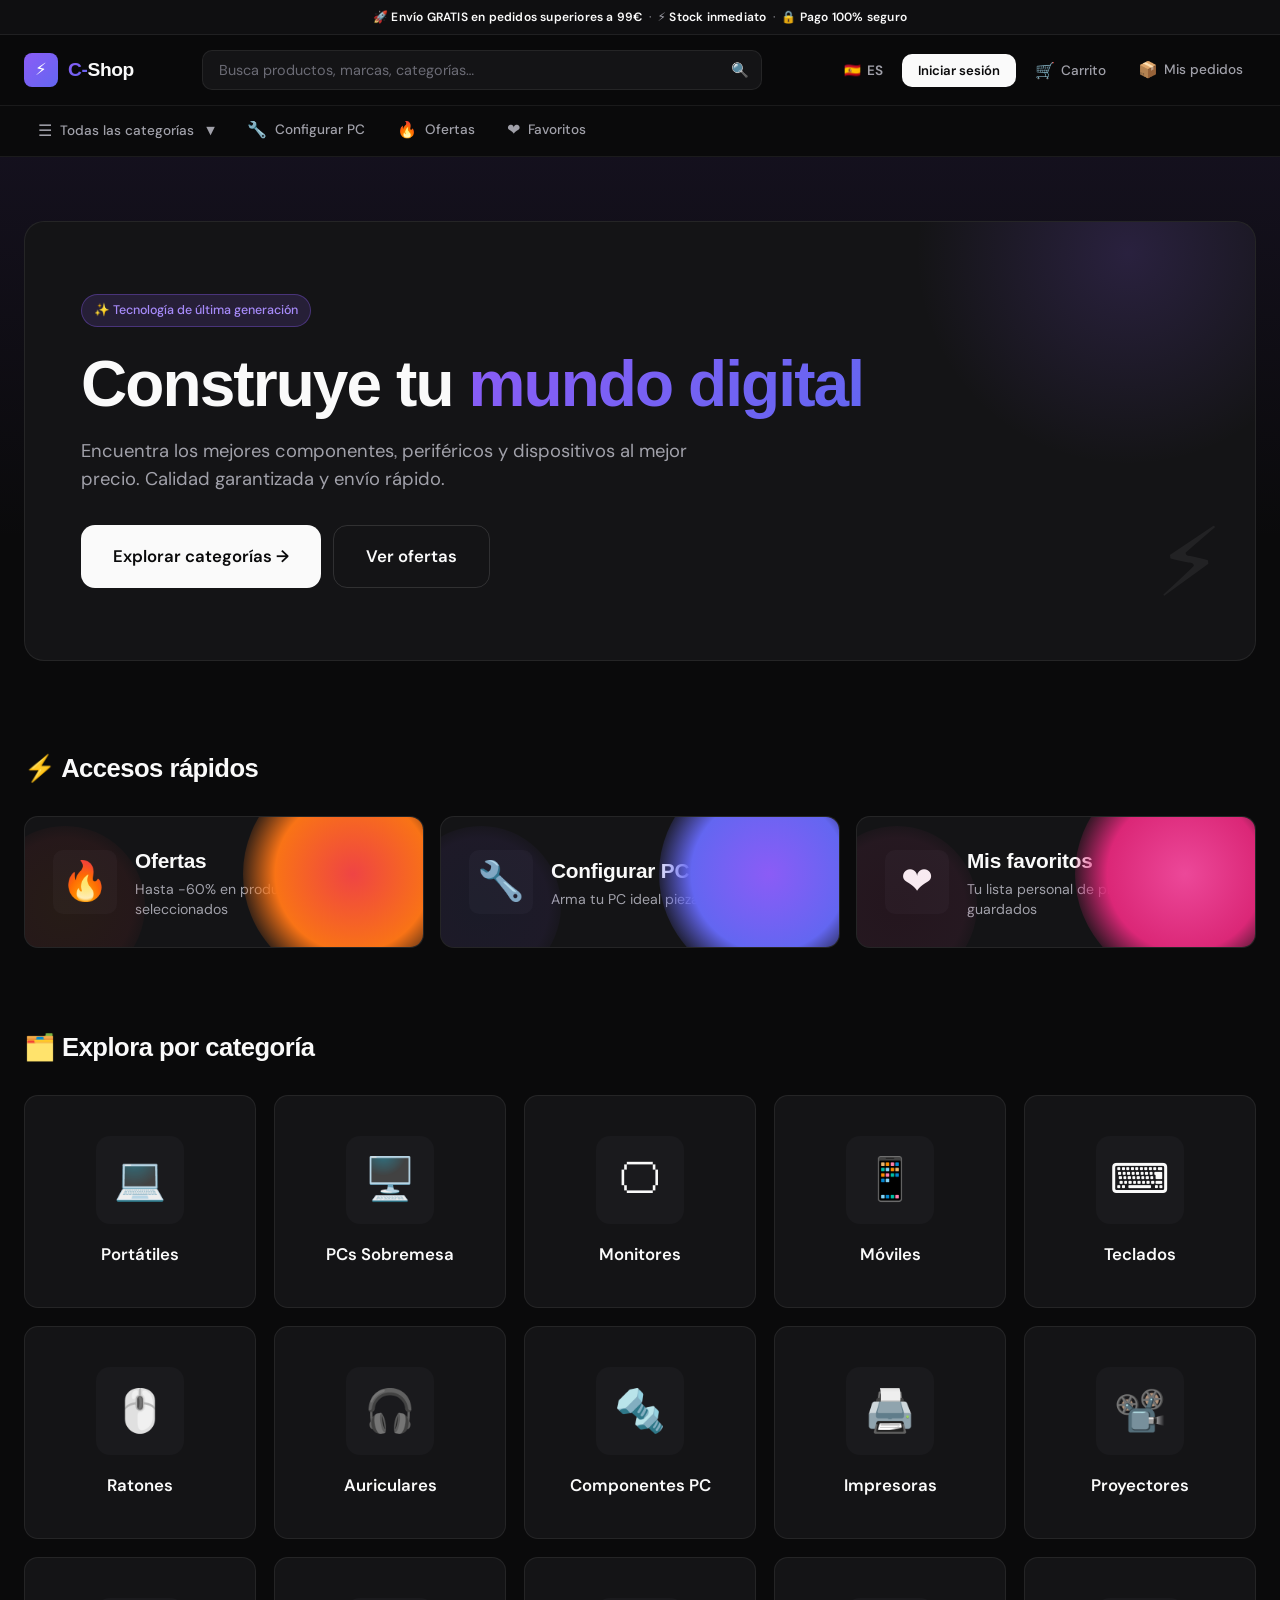
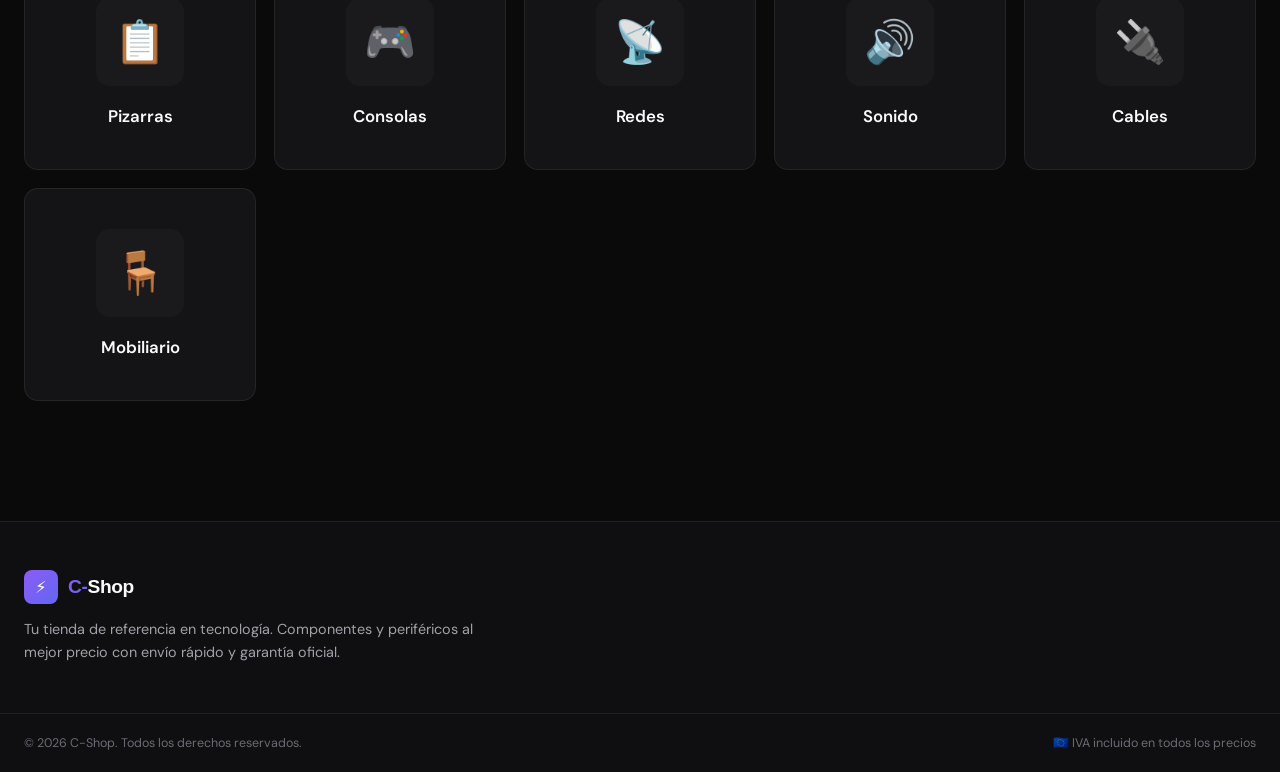
==== commit 8ca3a1ef: "Update index.html" ====
--- a/index.html
+++ b/index.html
@@ -13,7 +13,7 @@
   <title>C-Shop · Tu tienda de tecnología</title> <!-- Título de la pestaña del navegador para la página de inicio -->
   <link rel="preconnect" href="https://fonts.googleapis.com"> <!-- Preconecta con el servidor de Google Fonts para reducir latencia -->
   <link rel="preconnect" href="https://fonts.gstatic.com" crossorigin> <!-- Preconecta con el CDN de fuentes de Google con CORS habilitado -->
-  <link href="https://fonts.googleapis.com/css2?family=Syne:wght@500;600;700;800&family=DM+Sans:wght@300;400;500;600;700&display=swap" rel="stylesheet"> <!-- Carga las fuentes tipográficas Syne y DM Sans 
+  <link href="https://fonts.googleapis.com/css2?family=Rajdhani:wght@500;600;700;800&family=DM+Sans:wght@300;400;500;600;700&display=swap" rel="stylesheet"> <!-- Carga las fuentes tipográficas Syne y DM Sans 
   usadas en toda la tienda -->
 
   <link rel="stylesheet" href="styles.css"> <!-- Enlaza la hoja de estilos principal de C-Shop -->
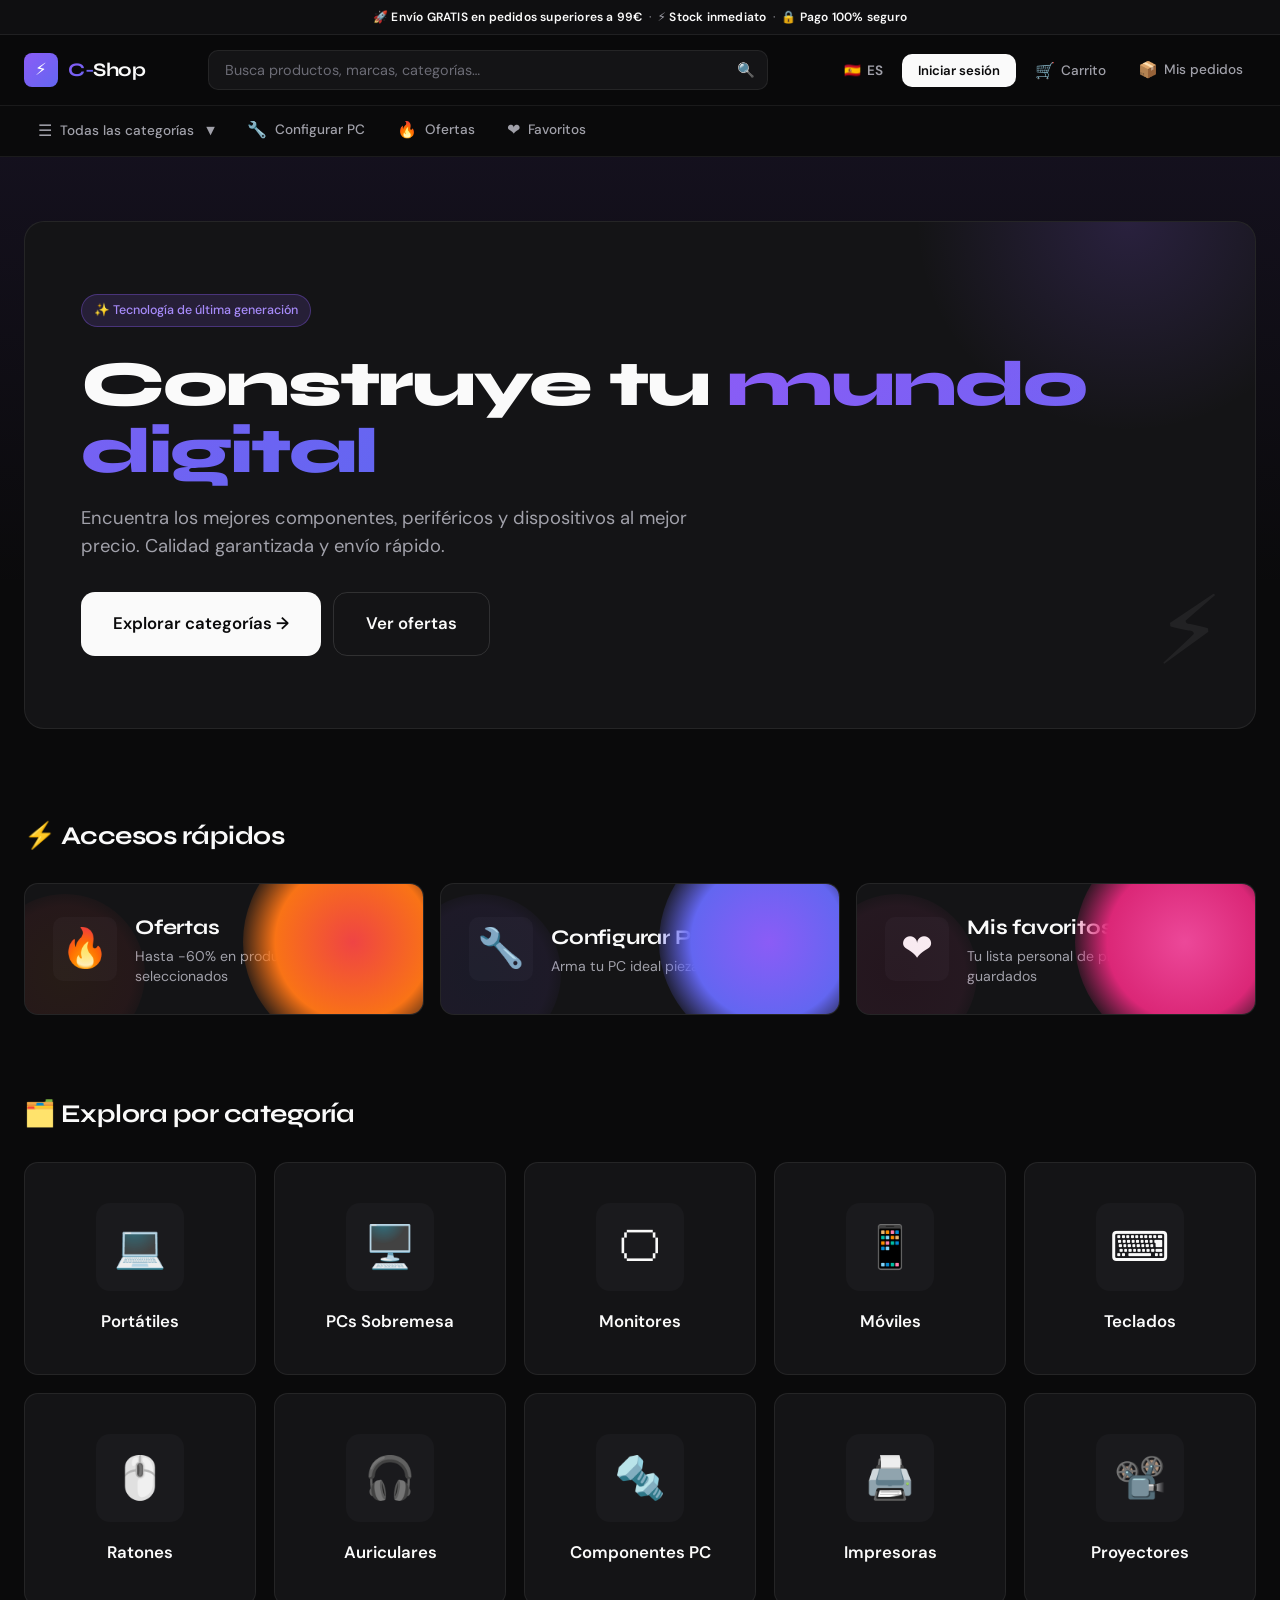
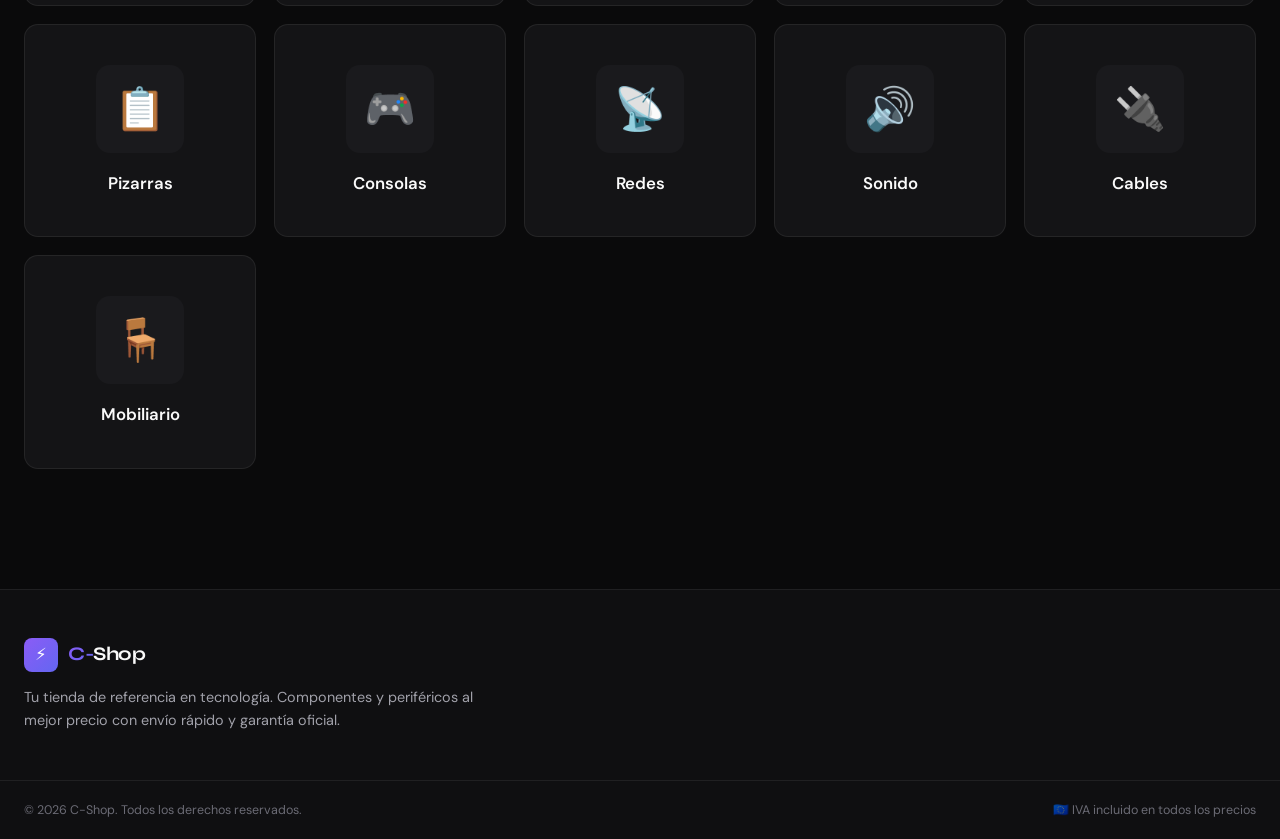
==== commit 110fea07: "Update index.html" ====
--- a/index.html
+++ b/index.html
@@ -13,7 +13,7 @@
   <title>C-Shop · Tu tienda de tecnología</title> <!-- Título de la pestaña del navegador para la página de inicio -->
   <link rel="preconnect" href="https://fonts.googleapis.com"> <!-- Preconecta con el servidor de Google Fonts para reducir latencia -->
   <link rel="preconnect" href="https://fonts.gstatic.com" crossorigin> <!-- Preconecta con el CDN de fuentes de Google con CORS habilitado -->
-  <link href="https://fonts.googleapis.com/css2?family=Rajdhani:wght@500;600;700;800&family=DM+Sans:wght@300;400;500;600;700&display=swap" rel="stylesheet"> <!-- Carga las fuentes tipográficas Syne y DM Sans 
+  <link href="https://fonts.googleapis.com/css2?family=Syne:wght@500;600;700;800&family=DM+Sans:wght@300;400;500;600;700&display=swap" rel="stylesheet"> <!-- Carga las fuentes tipográficas Syne y DM Sans 
   usadas en toda la tienda -->
 
   <link rel="stylesheet" href="styles.css"> <!-- Enlaza la hoja de estilos principal de C-Shop -->
